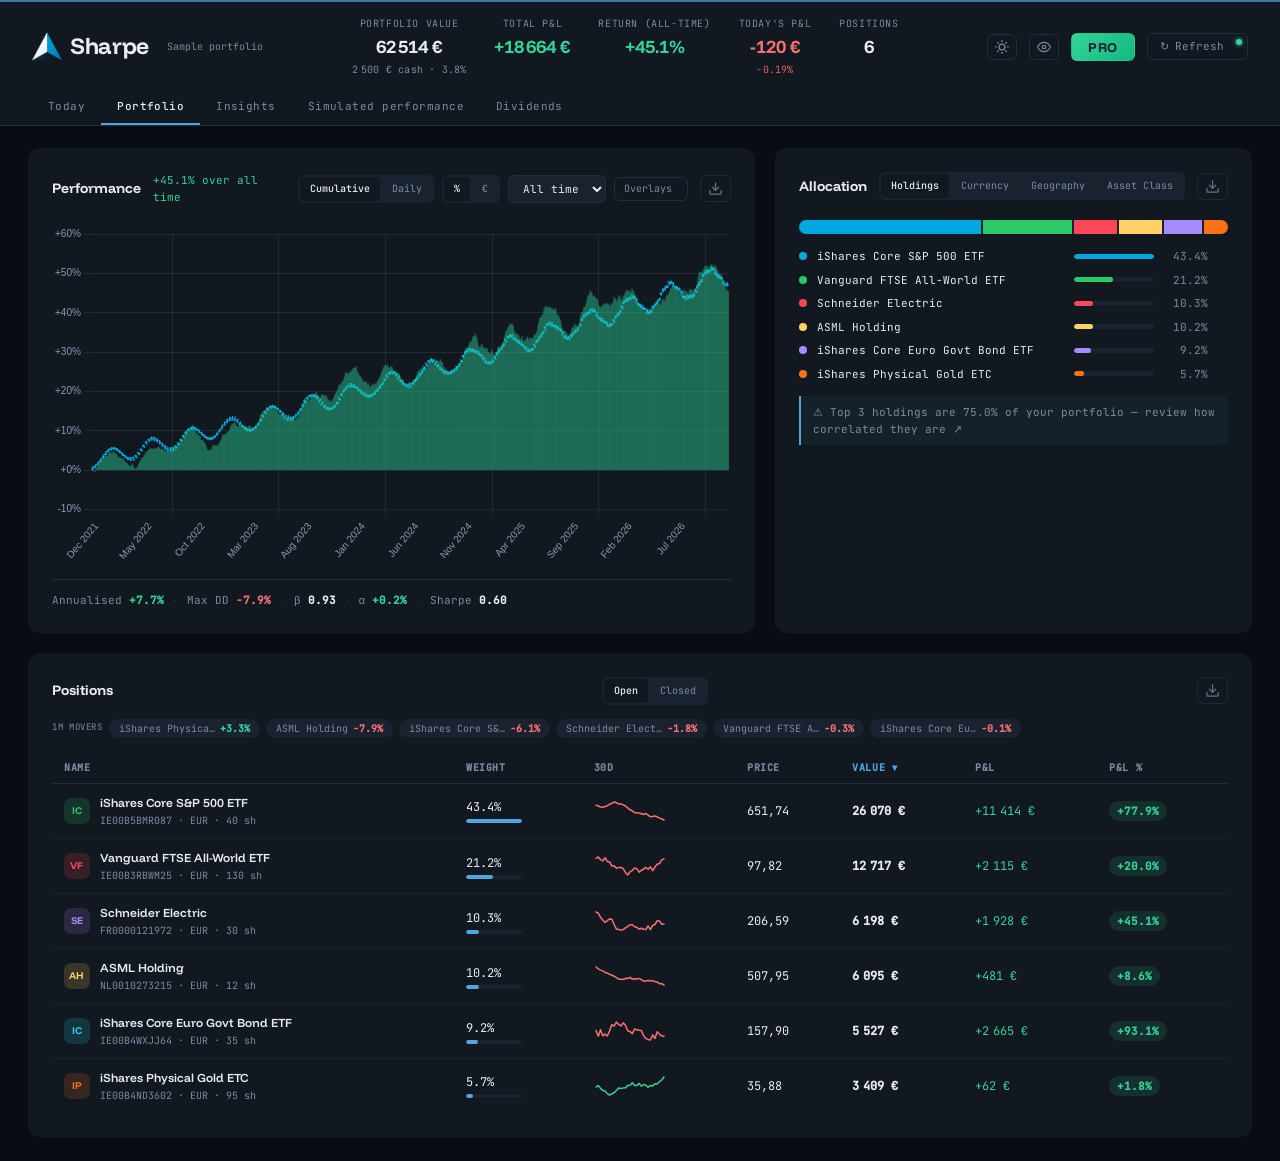
==== demo/index.html @ 2b01075a "Port the actual extension dashboard into website previews" ====
<!DOCTYPE html>
<html lang="en">
<head>
<meta name="robots" content="noindex,follow">
<meta name="viewport" content="width=device-width,initial-scale=1">
<meta http-equiv="Content-Security-Policy" content="default-src 'self'; script-src 'self'; style-src 'self' 'unsafe-inline'; img-src 'self' data:; font-src 'self'; connect-src 'none'; worker-src 'self'; base-uri 'none'; form-action 'none'">
<script src="sample-data.js"></script>
  <meta charset="UTF-8">
  <title>Sharpe — Dashboard</title>
  <script src="extension/chart.min.js"></script>
  <link rel="stylesheet" href="extension/dashboard.css">
  <script src="extension/theme-init.js"></script>
<link rel="stylesheet" href="embed.css"></head>
<body>
  <header class="header">
    <div class="header-row">
      <div class="logo">
        <img src="extension/icons/icon48.png" class="logo-img" alt="Sharpe">
        <span class="logo-text">Sharpe</span>
      </div>
      <div class="header-center" id="headerStats"></div>
      <div class="header-right">
        <button class="btn-icon" id="btnTheme" title="Toggle light/dark mode">
          <svg id="themeIcon" width="14" height="14" viewBox="0 0 24 24" fill="none" stroke="currentColor" stroke-width="2" stroke-linecap="round" stroke-linejoin="round">
            <circle cx="12" cy="12" r="5"/><line x1="12" y1="1" x2="12" y2="3"/><line x1="12" y1="21" x2="12" y2="23"/><line x1="4.22" y1="4.22" x2="5.64" y2="5.64"/><line x1="18.36" y1="18.36" x2="19.78" y2="19.78"/><line x1="1" y1="12" x2="3" y2="12"/><line x1="21" y1="12" x2="23" y2="12"/><line x1="4.22" y1="19.78" x2="5.64" y2="18.36"/><line x1="18.36" y1="5.64" x2="19.78" y2="4.22"/>
          </svg>
        </button>
        <button class="btn-icon" id="btnPrivacy" title="Hide sensitive figures">
          <svg width="14" height="14" viewBox="0 0 24 24" fill="none" stroke="currentColor" stroke-width="2" stroke-linecap="round" stroke-linejoin="round">
            <path d="M1 12s4-8 11-8 11 8 11 8-4 8-11 8-11-8-11-8z"/>
            <circle cx="12" cy="12" r="3"/>
          </svg>
        </button>
        <button class="btn-pro" id="btnPro" title="Sharpe Pro">PRO</button>
        <button class="btn-refresh" id="btnRefresh"><span class="refresh-glyph" aria-hidden="true">↻</span><span class="refresh-label" id="btnRefreshLabel">Refresh</span><div class="status-dot" id="statusDot"></div></button>
      </div>
    </div>
    <nav class="tab-bar" id="tabBar" style="display:none">
      <button class="tab-btn" data-tab="today">Today</button>
      <button class="tab-btn active" data-tab="portfolio">Portfolio</button>
      <button class="tab-btn" data-tab="insights">Insights</button>
      <button class="tab-btn" data-tab="simulation">Simulated performance</button>
      <button class="tab-btn" data-tab="watchlist">Watchlist</button>
      <button class="tab-btn" data-tab="dividends">Dividends</button>
      <button class="tab-btn" data-tab="tax">Tax Reporting</button>
    </nav>
  </header>

  <div class="loading-screen" id="loadingScreen">
    <div class="loading-spinner"></div>
    <p id="loadingText">Loading your portfolio data...</p>
    <div class="progress-bar-wrap"><div class="progress-bar" id="progressBar"></div></div>
    <p class="progress-label" id="progressLabel"></p>
  </div>

  <main class="main" id="mainContent" style="display:none">
    <div id="portfolioWarning" style="display:none" class="portfolio-warning">
      <span id="portfolioWarningText"></span>
      <button id="portfolioWarningBtn" class="banner-action-btn" type="button"></button>
    </div>

    <div id="reviewPrompt" style="display:none" class="review-prompt">
      <span class="review-prompt-text">Getting something out of Sharpe? A review helps other DEGIRO investors find it.</span>
      <a id="reviewPromptGo" class="btn btn--sm" href="https://chromewebstore.google.com/detail/sharpe-portfolio-analytic/jfkggpahncfpbeeiiadiblbifjnbdlfp/reviews" target="_blank" rel="noopener">Write a review</a>
      <button id="reviewPromptNo" class="btn btn--sm" type="button">No thanks</button>
    </div>

    <!-- ═══ Tab: Today ═══ -->
    <div class="tab-pane" id="tabToday">
      <div class="card card--full" id="todayStatsCard">
        <div class="card-header">
          <div class="card-title">Daily Stats</div>
          <div class="today-header-actions">
            <div class="today-status-inline" id="todayStatusInline"></div>
            <div class="today-date-picker-wrap">
              <button type="button" id="todayDateBtn" class="period-select today-date-btn" aria-haspopup="dialog" aria-expanded="false" title="Choose day"></button>
              <div id="todayDatePopover" class="today-date-popover" hidden role="dialog" aria-label="Select date">
                <div class="today-cal-head">
                  <button type="button" class="today-cal-nav" id="todayCalPrev" aria-label="Previous month">‹</button>
                  <div class="today-cal-title-row">
                    <span id="todayCalMonthLabel" class="today-cal-month"></span>
                    <select id="todayCalYearSelect" class="period-select today-cal-year-select" aria-label="Year"></select>
                  </div>
                  <button type="button" class="today-cal-nav" id="todayCalNext" aria-label="Next month">›</button>
                </div>
                <div class="today-cal-weekdays" aria-hidden="true">
                  <span>Su</span><span>Mo</span><span>Tu</span><span>We</span><span>Th</span><span>Fr</span><span>Sa</span>
                </div>
                <div id="todayCalGrid" class="today-cal-grid"></div>
              </div>
            </div>
            <button id="todayJumpNow" class="btn btn--sm" type="button" title="Jump to live today view">Today</button>
          </div>
        </div>
        <div id="todayStatsContent"></div>

        <div id="todayLivePanels" class="today-live-grid" hidden>
          <section class="today-live-panel" aria-labelledby="todayPulseTitle">
            <div class="today-live-head"><h3 id="todayPulseTitle">Portfolio Pulse</h3><span class="today-live-status" id="todayLiveStatus" role="status">Connecting…</span></div>
            <div class="today-live-summary"><span id="todayLiveTotal" class="today-live-total sensitive">—</span><span class="today-live-caption">Since refresh · EUR</span></div>
            <div class="today-live-chart"><canvas id="todayLiveChart" class="sensitive" role="img" aria-label="Portfolio change at each two-second reading; green gains and red losses"></canvas><p id="todayLiveEmpty" class="today-live-empty">Keep DEGIRO's portfolio open and logged in to follow updates.</p></div>
          </section>
          <section class="today-live-panel" aria-labelledby="todayContributorsTitle">
            <div class="today-live-head"><h3 id="todayContributorsTitle">What's moving your day</h3><button type="button" class="btn btn--sm" id="todayLivePause" aria-pressed="false">Pause</button></div>
            <p class="today-live-caption">Largest day contributions · EUR · select a holding</p>
            <div id="todayLiveContributors" class="today-live-contributors"></div>
            <p id="todayLiveContributorsEmpty" class="today-live-empty-inline">Waiting for a complete portfolio observation.</p>
            <div class="today-live-event sensitive" id="todayLiveEvent">Changes will appear here as DEGIRO updates.</div>
          </section>
        </div>
      </div>

      <!-- One dataset, one card. Table / Waterfall / Heatmap are three
           projections of the same `items` array, so they are view modes
           rather than three stacked cards. -->
      <div class="card card--full" id="todayMoversCard">
        <div class="card-header">
          <div class="card-title">Today's Movers</div>
          <div class="today-total" id="todayTotal"></div>
          <div class="seg" id="todayViewToggle">
            <button class="seg-btn active" type="button" data-view="table">Table</button>
            <button class="seg-btn" type="button" data-view="waterfall">Waterfall</button>
            <button class="seg-btn" type="button" data-view="heatmap">Heatmap</button>
          </div>
          <select id="heatmapGroupBy" class="select" style="display:none" title="Group the heatmap">
            <option value="none">No grouping</option>
            <option value="assetclass">Asset Type</option>
            <option value="geography">Geography</option>
          </select>
        </div>
        <div id="todayViewBody">
          <div id="todayTableContent" class="today-view" data-view="table">
            <div class="table-scroll">
              <table class="positions-table" id="todayTable" style="display:none">
                <thead><tr>
                  <th data-col="name">Name</th>
                  <th data-col="price" class="num">Price</th>
                  <th data-col="dayPct" class="num">Day %</th>
                  <th data-col="dayEur" class="num">Day €</th>
                  <th data-col="weight" class="num">Weight</th>
                  <th data-col="contrib" class="num">Contrib.</th>
                  <th data-col="totalPl" class="num">Total P&L</th>
                  <th data-col="totalPlPct" class="num">Total %</th>
                </tr></thead>
                <tbody id="todayBody"></tbody>
              </table>
            </div>
          </div>
          <div id="todayWaterfallView" class="today-view" data-view="waterfall" style="display:none">
            <div class="chart-wrap" style="height:300px">
              <canvas id="todayWaterfallChart"></canvas>
            </div>
          </div>
          <div id="todayHeatmapView" class="today-view" data-view="heatmap" style="display:none">
            <div id="sectorHeatmapContent"></div>
          </div>
        </div>
      </div>
    </div>

    <!-- ═══ Tab: Portfolio ═══ -->
    <div class="tab-pane active" id="tabPortfolio">
      <div class="grid-top">
        <!-- One performance story. "Cumulative" is the TWR line, "Daily" is the
             per-day bar chart that used to live in its own Recent Activity card
             below — same question, so one chart with two modes and one period. -->
        <div class="card card--wide">
          <div class="card-header">
            <div class="card-title">Performance</div>
            <div class="card-subtitle" id="perfSubtitle"></div>
            <div class="perf-controls">
              <div class="alloc-toggle" id="perfModeToggle">
                <button class="toggle-btn active" type="button" data-perfmode="cum">Cumulative</button>
                <button class="toggle-btn" type="button" data-perfmode="daily">Daily</button>
              </div>
              <div class="alloc-toggle" id="perfToggle">
                <button class="toggle-btn active" type="button" data-mode="pct" title="Show return in %">%</button>
                <button class="toggle-btn" type="button" data-mode="eur" title="Show value in €">€</button>
              </div>
              <select id="periodSelect" class="period-select" title="Chart window"></select>
              <div class="bm-dropdown-wrap" id="bmDropdownWrap">
                <button class="btn btn--sm" id="bmDropdownBtn" type="button" title="Benchmarks and trade markers">
                  Overlays
                  <svg viewBox="0 0 10 6" fill="currentColor"><path d="M0 0l5 6 5-6z"/></svg>
                </button>
                <div class="bm-dropdown-menu" id="bmDropdownMenu">
                  <div class="bm-dropdown-item active" data-benchmark="sp500">
                    <span class="bm-check"></span>
                    <span class="bm-swatch" style="background:var(--bm-sp500)"></span>
                    S&amp;P 500
                  </div>
                  <div class="bm-dropdown-item" data-benchmark="eurostoxx">
                    <span class="bm-check"></span>
                    <span class="bm-swatch" style="background:var(--bm-eurostoxx)"></span>
                    STOXX Europe 600
                  </div>
                  <div class="bm-dropdown-item" data-benchmark="nasdaq">
                    <span class="bm-check"></span>
                    <span class="bm-swatch" style="background:var(--bm-nasdaq)"></span>
                    Nasdaq 100
                  </div>
                  <div class="bm-dropdown-sep"></div>
                  <div class="bm-dropdown-item" data-overlay="trades">
                    <span class="bm-check"></span>
                    ⇅ Trade markers
                  </div>
                </div>
              </div>
            </div>
          </div>
          <div class="chart-wrap perf-chart-wrap">
            <canvas id="performanceChart"></canvas>
            <button id="btnResetZoom" class="btn btn--sm chart-reset" type="button" style="display:none" title="Reset to selected period">✕ Reset zoom</button>
          </div>
          <div class="perf-footline" id="perfFootline"></div>
        </div>
        <div class="card">
          <div class="card-header"><div class="card-title">Allocation</div></div>
          <div class="alloc-viz" id="allocationChart">
            <div class="alloc-stackbar" id="allocStackBar"></div>
            <div class="alloc-drill-head" id="allocDrillHead" style="display:none"></div>
            <div class="alloc-rows" id="allocationLegend"></div>
            <div class="alloc-callout" id="allocCallout" style="display:none"></div>
          </div>
        </div>
      </div>

      <div class="card card--full">
        <div class="card-header">
          <div class="card-title">Positions</div>
          <div class="alloc-toggle" id="positionsTabToggle">
            <button class="toggle-btn active" data-tab="open">Open</button>
            <button class="toggle-btn" data-tab="closed">Closed</button>
          </div>
        </div>
        <!-- Big Movers used to be six tiles on a card 567px above this table, and
             clicking one only ever scrolled you down to these rows. Same click,
             no journey. -->
        <div class="movers-chips" id="moversChips"></div>
        <table class="positions-table" id="positionsTable">
          <thead><tr>
            <th data-col="name">Name</th><th data-col="weight">Weight</th><th data-col="spark">30D</th><th data-col="price">Price</th><th data-col="value">Value</th><th data-col="pl">P&amp;L</th><th data-col="plpct">P&amp;L %</th>
          </tr></thead>
          <tbody id="positionsBody"></tbody>
        </table>
        <table class="positions-table" id="closedPositionsTable" style="display:none">
          <thead><tr>
            <th data-col="name">Name</th><th data-col="currency">Currency</th><th data-col="sold">Shares sold</th><th data-col="avgBuy">Avg buy</th><th data-col="avgSell">Avg sell</th><th data-col="pl">Realized P&amp;L</th><th data-col="plpct">P&amp;L %</th>
          </tr></thead>
          <tbody id="closedPositionsBody"></tbody>
        </table>
      </div>
    </div>

    <div class="tab-pane" id="tabSimulation">
      <div class="card sim-card" id="simulationCard">
        <div class="card-header"><div><div class="card-title">Simulated performance</div><p class="sim-intro">Explore how regular investing could change your portfolio over time.</p></div></div>
        <div id="simPreview" class="sim-preview" hidden>
          <p>Illustrative preview · not your portfolio</p>
          <svg viewBox="0 0 800 220" role="img" aria-label="Illustration of a widening range of simulated portfolio values"><path d="M0 205 Q400 180 800 25 L800 155 Q400 205 0 205" fill="currentColor" opacity=".12"/><path d="M0 205 Q400 185 800 90" fill="none" stroke="currentColor" stroke-width="3"/></svg>
        </div>
        <div id="simWorkspace" hidden>
          <div class="sim-layout">
            <aside class="sim-inputs" aria-label="Investment plan">
              <div class="sim-start-label">Starting portfolio</div><div id="simStarting" class="sim-start sensitive">—</div><p id="simSync" class="sim-caption"></p>
              <label class="sim-label" for="simAmount">Recurring budget (€)</label><input id="simAmount" class="sim-input sensitive" type="number" min="0" step="0.01" value="0" inputmode="decimal">
              <label class="sim-label" for="simEvery">Invest every N months</label><input id="simEvery" class="sim-input" type="number" min="1" max="360" step="1" value="1" inputmode="numeric">
              <div id="simPresets" class="sim-presets" aria-label="Contribution frequency presets"><button type="button" data-months="1" aria-pressed="true">Monthly</button><button type="button" data-months="3" aria-pressed="false">Quarterly</button><button type="button" data-months="12" aria-pressed="false">Annually</button></div>
              <div class="sim-allocation-head"><span>Split new contributions</span><span id="simAllocationTotal">100%</span></div>
              <div class="sim-allocation-actions">
                <button id="simClearAllocation" class="btn btn--sm" type="button">Clear all</button>
                <button id="simPortfolioAllocation" class="btn btn--sm" type="button" title="Match the latest synced holding values, excluding cash">Use portfolio split</button>
              </div>
              <div id="simAllocations"></div>
              <p class="sim-caption">Unselected holdings stay invested. New money follows this split; existing holdings are not rebalanced.</p>
              <button id="simRun" class="btn sim-run" type="button">Run simulation</button>
              <p id="simStatus" class="sim-status" role="status" aria-live="polite"></p>
              <button id="simRetry" class="btn btn--sm" type="button" hidden>Retry history</button>
            </aside>
            <section class="sim-output" aria-label="Simulation results">
              <div class="sim-result-head"><div><span class="sim-caption">Portfolio value · EUR</span><h3 id="simResultTitle">Your possible paths</h3></div><label class="sim-horizon-label" for="simHorizon">Horizon<select id="simHorizon" class="sim-input"><option value="1">1 year</option><option value="3">3 years</option><option value="5">5 years</option><option value="10" selected>10 years</option><option value="20">20 years</option><option value="30">30 years</option></select></label></div>
              <p id="simStale" class="sim-stale" role="status" hidden>Results are outdated. Run again to apply your changes.</p>
              <div class="sim-chart-wrap"><canvas id="simChart" class="sensitive" role="img" aria-label="Simulated portfolio value, percentile range, and starting value plus contributions"></canvas><div id="simEmpty" class="sim-empty">Set your contribution plan, then run a simulation.</div></div>
              <div class="sim-legend"><span><i class="sim-legend-median"></i>Median</span><span><i class="sim-legend-band"></i>10th–90th percentiles</span><span><i class="sim-legend-baseline"></i>Starting value + contributions</span></div>
              <p class="sim-caption">The shaded range describes these simulations, not a guaranteed probability range. Future outcomes can fall outside it.</p>
              <div class="sim-table-wrap" id="simTableWrap" hidden><table class="positions-table sim-table"><caption>Outcomes from the same simulation run</caption><thead><tr><th>Years</th><th>Added contributions</th><th>Median final value</th><th>Median gain</th><th>10th–90th percentiles</th></tr></thead><tbody id="simResults"></tbody></table></div>
              <p id="simRunSummary" class="sim-caption"></p>
            </section>
          </div>
          <details class="sim-assumptions" id="simAssumptions"><summary>Assumptions &amp; history coverage</summary>
            <p>2,000 historical simulations sample shared three-month circular blocks across your holdings. Existing cash stays at zero growth. Each scheduled contribution is invested after that month's return; the first occurs after N months. Investment amounts may be fractional.</p>
            <p>Exchange rates stay constant. Dividends, taxes, fees, and inflation are not added separately. Inputs are provider price returns; their adjustment treatment is not verified. Extrapolating recent history over decades is a substantial assumption, not a forecast or investment recommendation.</p>
            <p>At least 36 consecutive shared completed months are required, from up to five years of price history. A proxy replaces a holding's entire return history, never its starting value. Choose proxies explicitly and review their suitability.</p>
            <p id="simCoverageSummary" class="sim-caption"></p><div id="simCoverage" class="sim-coverage"></div>
          </details>
        </div>
      </div>
    </div>

    <!-- ═══ Tab: Insights ═══ -->
    <div class="tab-pane" id="tabInsights">
      <!-- Pulse and the stat tiles used to be two cards restating each other.
           One card now: the figures, then only the observations that no tile
           already carries. -->
      <div class="card card--full" id="pulseCard">
        <div class="card-header">
          <div class="card-title">Portfolio Pulse</div>
          <div class="card-subtitle">Your all-time figures, and what stands out in them · not advice</div>
        </div>
        <div id="moreInfoContent" class="more-info-content">
          <div class="more-info-grid" id="moreInfoGrid">
            <!-- Populated by JS -->
          </div>
          <div id="moreInfoChartWrap" class="more-info-chart-wrap" style="display:none">
            <canvas id="moreInfoChart"></canvas>
          </div>
          <div class="more-info-note" id="moreInfoNote"></div>
        </div>
        <div id="pulseList" class="pulse-list"></div>
      </div>

      <div class="card card--full insight-collapsible collapsed" id="portfolioGradeCard">
        <div class="card-header insight-head" role="button" tabindex="0" aria-expanded="false">
          <div class="card-title">Rate My Portfolio</div>
          <div class="insight-summary" id="gradeSummary">5 quick questions · rate your portfolio against your goals</div>
          <span class="insight-chevron" aria-hidden="true">▸</span>
        </div>
        <div class="insight-collapsible-body">
          <div id="gradeContent">
            <!-- Survey phase -->
            <div id="gradeSurvey" class="grade-survey">
              <p class="grade-survey-intro">Answer 5 quick questions so we can evaluate your portfolio against your goals. Everything stays on your machine.</p>
              <div class="grade-sliders">
                <div class="grade-slider-row">
                  <div class="grade-slider-header">
                    <span class="grade-slider-label">Risk Tolerance</span>
                    <span class="grade-slider-value" id="sliderValRisk">5</span>
                  </div>
                  <div class="grade-slider-anchors"><span>Conservative</span><span>Aggressive</span></div>
                  <input type="range" min="1" max="10" value="5" class="grade-range" id="sliderRisk">
                  <div class="grade-slider-desc" id="sliderDescRisk"></div>
                </div>
                <div class="grade-slider-row">
                  <div class="grade-slider-header">
                    <span class="grade-slider-label">Involvement</span>
                    <span class="grade-slider-value" id="sliderValInvolvement">5</span>
                  </div>
                  <div class="grade-slider-anchors"><span>Passive investor</span><span>Active day trader</span></div>
                  <input type="range" min="1" max="10" value="5" class="grade-range" id="sliderInvolvement">
                  <div class="grade-slider-desc" id="sliderDescInvolvement"></div>
                </div>
                <div class="grade-slider-row">
                  <div class="grade-slider-header">
                    <span class="grade-slider-label">Investment Goal</span>
                    <span class="grade-slider-value" id="sliderValGoal">5</span>
                  </div>
                  <div class="grade-slider-anchors"><span>Steady income</span><span>Long-term wealth</span></div>
                  <input type="range" min="1" max="10" value="5" class="grade-range" id="sliderGoal">
                  <div class="grade-slider-desc" id="sliderDescGoal"></div>
                </div>
                <div class="grade-slider-row">
                  <div class="grade-slider-header">
                    <span class="grade-slider-label">Time Horizon</span>
                    <span class="grade-slider-value" id="sliderValHorizon">5</span>
                  </div>
                  <div class="grade-slider-anchors"><span>1–2 years</span><span>20+ years</span></div>
                  <input type="range" min="1" max="10" value="5" class="grade-range" id="sliderHorizon">
                  <div class="grade-slider-desc" id="sliderDescHorizon"></div>
                </div>
                <div class="grade-slider-row">
                  <div class="grade-slider-header">
                    <span class="grade-slider-label">Complexity Preference</span>
                    <span class="grade-slider-value" id="sliderValComplexity">5</span>
                  </div>
                  <div class="grade-slider-anchors"><span>Keep it simple</span><span>Fine with complexity</span></div>
                  <input type="range" min="1" max="10" value="5" class="grade-range" id="sliderComplexity">
                  <div class="grade-slider-desc" id="sliderDescComplexity"></div>
                </div>
              </div>
              <button class="grade-submit-btn" id="btnGradeSubmit">Rate My Portfolio</button>
            </div>
            <!-- Results phase -->
            <div id="gradeResults" class="grade-results" style="display:none"></div>
          </div>
        </div>
      </div>

      <div class="card card--full insight-collapsible collapsed" id="correlationCard">
        <div class="card-header insight-head" role="button" tabindex="0" aria-expanded="false">
          <div class="card-title" id="corrInfoIcon">Correlation Matrix</div>
          <div class="insight-summary" id="correlationSubtitle">How closely your holdings move together</div>
          <span class="insight-chevron" aria-hidden="true">▸</span>
        </div>
        <div class="insight-collapsible-body">
          <div id="correlationContent">
            <div id="correlationHeatmap" class="correlation-wrap"></div>
          </div>
        </div>
      </div>

      <div class="card card--full insight-collapsible collapsed" id="stressTestCard">
        <div class="card-header insight-head" role="button" tabindex="0" aria-expanded="false">
          <div class="card-title">Risk Analysis</div>
          <div class="insight-summary" id="stressSummary">Value at Risk and scenario stress tests</div>
          <span class="insight-chevron" aria-hidden="true">▸</span>
        </div>
        <div class="insight-collapsible-body">
          <div id="stressTestContent">
            <div id="stressTestResults"></div>
          </div>
        </div>
      </div>
    </div>

    <!-- ═══ Tab: Watchlist ═══ -->
    <div class="tab-pane" id="tabWatchlist">
      <div id="watchlistEmpty" style="display:none"></div>
      <div class="card card--full" id="watchlistChartCard">
        <div class="card-header">
          <div class="card-title">Watchlist Performance</div>
          <div class="perf-controls">
            <select id="watchlistPeriod" class="period-select" title="Applies to the chart and the table below">
              <option value="1M">1M</option>
              <option value="6M">6M</option>
              <option value="YTD">YTD</option>
              <option value="1Y" selected>1Y</option>
              <option value="3Y">3Y</option>
              <option value="5Y">5Y</option>
            </select>
          </div>
        </div>
        <div id="wlChartReturn" class="wl-chart-return"></div>
        <div class="chart-wrap" style="height:300px">
          <canvas id="watchlistChart"></canvas>
        </div>
        <div id="wlVsPortfolioStats" class="wl-comparison-stats" style="display:none"></div>
      </div>
      <div class="card card--full" id="watchlistTableCard">
        <div class="card-header">
          <div>
            <div class="card-title">Favourites</div>
            <div class="card-subtitle" style="color:var(--muted);font-size:11px">Items you're watching on DEGIRO</div>
          </div>
        </div>
        <div id="watchlistContent">
          <div class="table-scroll">
            <table class="positions-table" id="watchlistTable" style="display:none">
              <thead><tr>
                <th data-col="name">Name</th>
                <th data-col="currency">Ccy</th>
                <th data-col="price" class="num">Price</th>
                <th data-col="ret" class="num">Return</th>
                <th data-col="vol" class="num">Volatility</th>
                <th data-col="corr" class="num">Corr.</th>
                <th data-col="signal" class="num"><span class="th-with-tip" data-tip="Based on SMA(50) vs SMA(200) crossover. Bullish = short-term trend above long-term. Bearish = below. Neutral = within 1%.">Signal</span></th>
              </tr></thead>
              <tbody id="watchlistBody"></tbody>
            </table>
          </div>
        </div>
      </div>
      <div class="card card--full" id="wlStockChartCard" style="display:none">
        <div class="card-header">
          <div class="card-title" id="wlStockTitle"></div>
          <button class="btn-icon" id="wlStockClose" title="Close">&times;</button>
        </div>
        <div class="chart-wrap" style="height:260px">
          <canvas id="wlStockChart"></canvas>
        </div>
      </div>
    </div>

    <!-- ═══ Tab: Dividends ═══ -->
    <div class="tab-pane" id="tabDividends">
      <div id="dividendsEmpty" style="display:none"></div>
      <div class="card card--full" id="divStatsCard">
        <div class="card-header">
          <div>
            <div class="card-title">Dividend Income</div>
            <div class="card-subtitle" style="color:var(--muted);font-size:11px">Gross payments received · before withholding tax</div>
          </div>
        </div>
        <div class="more-info-grid" id="divStatsGrid"></div>
      </div>
      <div class="card card--full" id="divChartCard">
        <div class="card-header">
          <div class="card-title">Monthly Dividends</div>
          <div class="card-subtitle">Last 12 months</div>
        </div>
        <div class="chart-wrap" style="height:220px"><canvas id="dividendChart"></canvas></div>
        <div id="divNextEstimate" class="div-next-estimate" style="display:none"></div>
      </div>
      <div class="card card--full" id="divHoldingsCard">
        <div class="card-header">
          <div class="card-title">Per-Holding Breakdown</div>
        </div>
        <div id="divHoldingsContent"></div>
      </div>
    </div>

    <!-- ═══ Tab: Tax Reporting ═══ -->
    <div class="tab-pane" id="tabTax">
      <div class="card card--full" id="taxReportCard">
        <div class="card-header">
          <div class="card-title">Tax Reporting</div>
          <div class="card-subtitle">Generate tax tables from your DEGIRO history</div>
        </div>
        <div id="taxReportContent"></div>
      </div>
    </div>

  </main>

  <footer class="dashboard-footer">
    <span>Not financial advice</span>
    <span> — </span>
    <span><a href="https://docs.google.com/forms/d/e/1FAIpQLSdX4zvs9scwN4faCd2bnE-F4jqeqhIQ5IuJD7EUlNlaMYXDqg/viewform?usp=publish-editor" class="footer-link">Feedback</a></span>
    <span> — </span>
    <span><a href="https://chromewebstore.google.com/detail/sharpe-portfolio-analytic/jfkggpahncfpbeeiiadiblbifjnbdlfp/reviews" class="footer-link" target="_blank" rel="noopener">Write a review</a></span>
  </footer>

  <script src="extension/utils.js"></script>
  <script src="extension/pro.js"></script>
  <script src="extension/dashboard.js"></script>
  <script src="extension/today-live-model.js"></script>
  <script src="extension/today-live.js"></script>
  <script src="extension/simulation-core.js"></script>
  <script src="extension/simulation.js"></script>
<script src="embed.js"></script></body>
</html>
---- demo/extension/dashboard.css ----
/* Local fonts — no external requests */
@font-face { font-family: 'Funnel Display'; font-style: normal; font-weight: 300 800; src: url('../fonts/funnel-display-latin-wght-normal.woff2') format('woff2'); }
@font-face { font-family: 'JetBrains Mono'; font-style: normal; font-weight: 300; src: url('../fonts/jetbrains-mono-latin-300-normal.woff2') format('woff2'); }
@font-face { font-family: 'JetBrains Mono'; font-style: normal; font-weight: 400; src: url('../fonts/jetbrains-mono-latin-400-normal.woff2') format('woff2'); }
@font-face { font-family: 'JetBrains Mono'; font-style: normal; font-weight: 500; src: url('../fonts/jetbrains-mono-latin-500-normal.woff2') format('woff2'); }

:root {
  /* Ground + text */
  --bg: #080D13; --bg2: #111820; --bg3: #1A2230; --border: #232E3C;
  --text: #E8ECF1; --muted: #7A8BA0; --dim: #2E3B4A;
  /* Interaction: exactly one accent. P&L semantics: exactly one pair.
     One warning hue. Gold is reserved for PRO and nothing else. */
  --accent: #4EA8DE; --green: #34D399; --red: #F87171; --warn: #F59E0B; --gold: #FFD700;
  /* PRO fills — one gradient, defined once, so the header button and every
     upgrade gate are the same gold. Deliberately NOT re-declared per theme:
     --gold resolves to a brown in the light theme, which is right for gold
     text on cream but wrong for a filled button. --pro-ink is the label. */
  --pro-grad: linear-gradient(135deg, #FFD700 0%, #FFA500 100%);
  --pro-grad-active: linear-gradient(135deg, #34D399 0%, #10B981 100%);
  --pro-ink: #1A1A2E;
  /* Benchmark hues are data colours — never used as chrome */
  --bm-sp500: #00A8E1; --bm-eurostoxx: #F5A623; --bm-nasdaq: #A855F7;
  --font-mono: 'JetBrains Mono', monospace; --font-display: 'Funnel Display', sans-serif;
  /* Radius scale — every surface picks one of these, no ad-hoc values */
  --r-xs: 4px; --r-sm: 6px; --r-md: 8px; --r-lg: 10px; --card-radius: 12px; --r-pill: 999px;
}
[data-theme="light"] {
  --bg: #F0EDE6; --bg2: #F7F5F0; --bg3: #E8E4DC; --border: #D1CDC4;
  --text: #111827; --muted: #6B7280; --dim: #D1CDC4;
  --accent: #2563EB; --green: #16A34A; --red: #DC2626; --warn: #B45309; --gold: #B7791F;
}
* { margin:0; padding:0; box-sizing:border-box; }
html, body { width:100%; min-height:100vh; }
body { background:var(--bg); color:var(--text); font-family:var(--font-mono); font-size:13px; line-height:1.5; }

/* ── Accent top-line ───────────────────────────────────────────────────────── */
body::before { content:''; display:block; height:2px; background:var(--accent); opacity:0.7; position:fixed; top:0; left:0; right:0; z-index:100; }


/* ── Control language ───────────────────────────────────────────────────────
   Four idioms, and only four. Every control on every card is one of these:
     .btn            secondary action   (+ .btn--sm, .btn--icon, .btn--inherit)
     .seg / .seg-btn segmented group    — mutually exclusive modes
     .select         native <select>    (+ .select--lg)
     .btn--primary   the one commit action on a card
   Legacy class names are aliased onto these recipes rather than restyled
   per card, so markup keeps working and the palette of parts stays fixed. */
.btn,
.btn-refresh, .btn-icon, .btn-export, .bm-dropdown-btn, .btn-insight-toggle,
.grade-retake, .tax-download-btn, .stress-card-collapse, .banner-action-btn,
.today-cal-nav {
  display:inline-flex; align-items:center; justify-content:center; gap:6px;
  background:none; border:1px solid var(--border); border-radius:var(--r-sm);
  color:var(--muted); font-family:var(--font-mono); font-size:11px; font-weight:400;
  line-height:1.4; padding:5px 12px; white-space:nowrap; cursor:pointer;
  transition:border-color 0.15s, color 0.15s, background 0.15s;
}
.btn:hover,
.btn-refresh:hover, .btn-icon:hover, .btn-export:hover, .bm-dropdown-btn:hover,
.btn-insight-toggle:hover, .grade-retake:hover, .tax-download-btn:hover,
.stress-card-collapse:hover, .today-cal-nav:hover {
  border-color:var(--accent); color:var(--accent);
}
.btn:focus-visible, .btn-icon:focus-visible, .btn-refresh:focus-visible,
.seg-btn:focus-visible, .toggle-btn:focus-visible, .select:focus-visible {
  outline:2px solid var(--accent); outline-offset:1px;
}
.btn.active, .btn-insight-toggle.active {
  border-color:var(--accent); color:var(--accent);
  background:color-mix(in srgb, var(--accent) 10%, transparent);
}
.btn:disabled, .btn-icon:disabled, .today-cal-nav:disabled { opacity:0.5; cursor:not-allowed; }
/* Size + shape modifiers — the only permitted deviations */
.btn--sm, .btn-export, .bm-dropdown-btn, .stress-card-collapse, .banner-action-btn {
  font-size:10px; padding:4px 9px;
}
.btn--icon, .btn-icon, .btn-export, .btn-insight-toggle, .today-cal-nav { padding:5px 7px; gap:0; }
.btn--inherit, .banner-action-btn { border-color:currentColor; color:inherit; }
.btn--inherit:hover, .banner-action-btn:hover { border-color:currentColor; color:inherit; opacity:0.75; }

/* Segmented group — one recipe for every mode switch in the app */
.seg, .alloc-toggle { display:inline-flex; gap:2px; background:var(--bg3); border-radius:var(--r-sm); padding:2px; }
.seg-btn, .toggle-btn {
  display:inline-flex; align-items:center; justify-content:center;
  background:none; border:none; border-radius:var(--r-xs);
  color:var(--muted); font-family:var(--font-mono); font-size:10px; line-height:1;
  height:24px; padding:0 10px; white-space:nowrap; cursor:pointer;
  transition:background 0.15s, color 0.15s;
}
.seg-btn:hover, .toggle-btn:hover { color:var(--text); }
.seg-btn.active, .toggle-btn.active { background:var(--bg2); color:var(--text); font-weight:500; }

/* One select recipe (.select--lg is the form-field size used on the Tax tab) */
.select, .period-select, .tax-select {
  background:var(--bg3); border:1px solid var(--border); border-radius:var(--r-sm);
  color:var(--text); font-family:var(--font-mono); font-size:11px;
  padding:5px 10px; cursor:pointer; transition:border-color 0.15s, box-shadow 0.15s;
}
.select:hover, .period-select:hover, .tax-select:hover { border-color:var(--accent); }
.select:focus, .period-select:focus, .tax-select:focus {
  outline:none; border-color:var(--accent);
  box-shadow:0 0 0 2px color-mix(in srgb, var(--accent) 18%, transparent);
}
.select--lg, .tax-select {
  font-size:12px; padding:8px 28px 8px 12px; min-width:180px;
  appearance:none; -webkit-appearance:none;
}

/* One primary. Solid accent, never a gradient. */
.btn--primary, .grade-submit-btn, .tax-generate-btn {
  display:inline-flex; align-items:center; justify-content:center;
  background:var(--accent); color:var(--bg); border:none; border-radius:var(--r-sm);
  font-family:var(--font-display); font-weight:700; font-size:13px;
  padding:10px 24px; cursor:pointer; letter-spacing:0.02em; transition:filter 0.15s;
}
.btn--primary:hover, .grade-submit-btn:hover, .tax-generate-btn:hover { filter:brightness(1.12); }
.btn--primary:disabled, .tax-generate-btn:disabled { opacity:0.5; cursor:not-allowed; filter:none; }

.header { display:flex; flex-direction:column; border-bottom:1px solid var(--border); background:var(--bg2); position:sticky; top:2px; z-index:10; }
.header-row { display:flex; align-items:center; justify-content:space-between; padding:14px 32px; }

/* ── Tab bar ────────────────────────────────────────────────────────────────── */
.tab-bar { display:flex; gap:0; padding:0 32px; }
.tab-btn { background:none; border:none; border-bottom:2px solid transparent; color:var(--muted); font-family:var(--font-mono); font-size:11px; padding:8px 16px 10px; cursor:pointer; transition:all 0.15s; letter-spacing:0.04em; }
.tab-btn:hover { color:var(--text); }
.tab-btn.active { color:var(--text); font-weight:500; border-bottom-color:var(--accent); }

/* ── Tab panes ──────────────────────────────────────────────────────────────── */
.tab-pane { display:none; flex-direction:column; gap:20px; }
.tab-pane.active { display:flex; }

/* ── Insight collapsible cards ────────────────────────────────────────────────
   One chevron idiom, whole header row is the target, and a collapsed card is
   never a blank bar — it carries its own headline figure. */
.insight-collapsible .insight-collapsible-body { overflow:hidden; transition:max-height 0.3s ease, opacity 0.2s ease; }
.insight-collapsible.collapsed .insight-collapsible-body { max-height:0 !important; opacity:0; }
.insight-collapsible:not(.collapsed) .insight-collapsible-body { max-height:none; opacity:1; }
.insight-collapsible.collapsed .card-header { margin-bottom:0; }
.insight-head { cursor:pointer; user-select:none; border-radius:var(--r-sm); transition:color 0.15s; }
.insight-head:focus-visible { outline:2px solid var(--accent); outline-offset:4px; }
.insight-summary { flex:1; min-width:0; font-family:var(--font-mono); font-size:11px; color:var(--muted); white-space:nowrap; overflow:hidden; text-overflow:ellipsis; }
.insight-chevron { flex-shrink:0; color:var(--muted); font-size:11px; line-height:1; transition:transform 0.2s, color 0.15s; }
.insight-head:hover .insight-chevron, .insight-head:hover .insight-summary { color:var(--text); }
.insight-collapsible:not(.collapsed) .insight-chevron { transform:rotate(90deg); }
.logo { display:flex; align-items:center; gap:8px; }
.logo-img { width:30px; height:30px; object-fit:contain; display:block; }
.logo-text { font-family:var(--font-display); font-weight:700; font-size:23px; letter-spacing:-0.015em; }
.header-center { display:flex; gap:28px; }
.stat { text-align:center; }
.stat-label { font-size:10px; color:var(--muted); text-transform:uppercase; letter-spacing:0.06em; }
.stat-value { font-family:var(--font-display); font-size:18px; font-weight:700; margin-top:2px; }
.positive { color:var(--green); }
.negative { color:var(--red); }
.header-right { display:flex; align-items:center; gap:12px; }

.perf-controls { display:flex; align-items:center; justify-content:flex-end; gap:8px; flex-wrap:wrap; }
#performanceChart { cursor: crosshair; }
/* Overlays menu — benchmarks + trade markers, on the chart they affect */
.bm-dropdown-wrap { position:relative; }
.bm-dropdown-btn svg { width:8px; height:8px; transition:transform 0.15s; }
.bm-dropdown-wrap.open .bm-dropdown-btn svg { transform:rotate(180deg); }
.bm-dropdown-menu { display:none; position:absolute; top:calc(100% + 4px); right:0; background:var(--bg2); border:1px solid var(--border); border-radius:6px; padding:4px 0; min-width:160px; z-index:20; box-shadow:0 4px 12px rgba(0,0,0,0.4); }
.bm-dropdown-wrap.open .bm-dropdown-menu { display:block; }
.bm-dropdown-item { display:flex; align-items:center; gap:8px; padding:6px 12px; cursor:pointer; transition:background 0.1s; font-size:10px; color:var(--muted); white-space:nowrap; }
.bm-dropdown-item:hover { background:var(--bg3); }
.bm-dropdown-item .bm-check { width:14px; height:14px; border:1px solid var(--border); border-radius:3px; display:flex; align-items:center; justify-content:center; flex-shrink:0; transition:all 0.15s; }
.bm-dropdown-item.active .bm-check { border-color:currentColor; background:currentColor; }
.bm-dropdown-item.active .bm-check::after { content:'✓'; font-size:9px; color:var(--bg); }
.bm-dropdown-item .bm-swatch { width:16px; height:2px; flex-shrink:0; }
.bm-dropdown-sep { height:1px; background:var(--border); margin:4px 0; }
.bm-dropdown-item[data-benchmark="sp500"] { color:var(--bm-sp500); }
.bm-dropdown-item[data-benchmark="eurostoxx"] { color:var(--bm-eurostoxx); }
.bm-dropdown-item[data-benchmark="nasdaq"] { color:var(--bm-nasdaq); }
.btn-refresh { position:relative; padding-right:16px; }
.refresh-glyph { line-height:1; }
/* Reserve the wider label's width so the header does not shift on 'Syncing…' */
.refresh-label { display:inline-block; min-width:56px; text-align:left; }

/* Freshness light on the Refresh button: green = fresh, red = stale, pulsing = syncing */
.status-dot { width:6px; height:6px; border-radius:50%; background:var(--dim); position:absolute; top:5px; right:5px; transition:background 0.3s, box-shadow 0.3s; }
.status-dot.fresh { background:var(--green); box-shadow:0 0 4px var(--green); }
.status-dot.stale { background:var(--red); box-shadow:0 0 4px var(--red); }
.status-dot.loading { background:var(--accent); animation:pulse 1s ease-in-out infinite; }
@keyframes pulse { 0%,100%{opacity:1} 50%{opacity:0.3} }

/* ── Skeleton shimmer for late-loading widgets ────────────────────────────── */
.skeleton { position:relative; overflow:hidden; background:var(--bg3); border-radius:8px; min-height:80px; }
.skeleton > * { visibility:hidden; }
@media (prefers-reduced-motion: no-preference) {
  .skeleton::after { content:''; position:absolute; inset:0; background:linear-gradient(90deg, transparent, color-mix(in srgb, var(--text) 6%, transparent), transparent); animation:shimmer 1.4s infinite; }
  @keyframes shimmer { from { transform:translateX(-100%); } to { transform:translateX(100%); } }
}
@keyframes spin { from{transform:rotate(0deg)} to{transform:rotate(360deg)} }

/* ── Refreshing state ───────────────────────────────────────────────────────
   A sync takes seconds and does not blank the screen, so the old cue was a 6px
   dot no one was looking at. Three signals now, all driven by body.is-refreshing:
   the accent hairline becomes an indeterminate bar, the Refresh button says what
   it is doing, and a shimmer sweeps the cards whose numbers are about to change
   while the figures themselves sit back at reduced opacity. Content stays
   readable throughout — this is "these figures are being replaced", not "there
   is nothing here yet" (that is .skeleton, above). */
body.is-refreshing .btn-refresh { border-color:var(--accent); color:var(--accent); cursor:progress; }
/* :disabled must not grey out the one control that is reporting progress */
.btn-refresh:disabled { opacity:1; cursor:progress; }

/* The data recedes while it is being replaced. Static, not pulsing: a sync can
   run 20s+ and a blinking chart reads as broken rather than busy. Card headers
   and their controls keep full contrast — they still work. */
body.is-refreshing #headerStats .stat-value,
body.is-refreshing #headerStats .stat-sub,
body.is-refreshing .tab-pane.active .chart-wrap,
body.is-refreshing .tab-pane.active .positions-table tbody,
body.is-refreshing .tab-pane.active .perf-footline,
body.is-refreshing .tab-pane.active .alloc-viz,
body.is-refreshing .tab-pane.active .stat-value {
  opacity:0.55;
}
#headerStats .stat-value, #headerStats .stat-sub,
.tab-pane .chart-wrap, .positions-table tbody, .perf-footline, .alloc-viz, .stat-value {
  transition:opacity 0.25s ease;
}

@media (prefers-reduced-motion: no-preference) {
  /* The 2px accent hairline under the window chrome becomes the progress bar */
  body.is-refreshing::before {
    background:linear-gradient(90deg, transparent 0%, var(--accent) 45%, var(--accent) 55%, transparent 100%);
    background-size:45% 100%;
    background-repeat:no-repeat;
    opacity:1;
    animation:refresh-bar 1.15s ease-in-out infinite;
  }
  @keyframes refresh-bar { from { background-position:-45% 0; } to { background-position:145% 0; } }

  body.is-refreshing .refresh-glyph { display:inline-block; animation:spin 0.9s linear infinite; }

  /* Shimmer sweep across the data surfaces. Painted as a background layer on the
     element itself rather than an ::after overlay, so nothing needs a stacking
     context and no absolutely-positioned child (chart reset, dropdown menus)
     moves a pixel. */
  body.is-refreshing #headerStats,
  body.is-refreshing .tab-pane.active .card {
    background-image:linear-gradient(
      100deg,
      transparent 0%,
      color-mix(in srgb, var(--text) 8%, transparent) 45%,
      color-mix(in srgb, var(--text) 8%, transparent) 55%,
      transparent 100%);
    background-size:220% 100%;
    background-repeat:no-repeat;
    border-radius:var(--card-radius);
    animation:refresh-sweep 1.5s linear infinite;
  }
  @keyframes refresh-sweep { from { background-position:-120% 0; } to { background-position:220% 0; } }
}

.loading-screen { display:flex; flex-direction:column; align-items:center; justify-content:center; min-height:60vh; gap:16px; }
.loading-spinner { width:40px; height:40px; border:2px solid var(--border); border-top-color:var(--accent); border-radius:50%; animation:spin 0.8s linear infinite; }
/* Error state: the sync failed and there is nothing cached to fall back on.
   The spinner and progress bar go — a spinner that never stops reads as a hang,
   not as a message — leaving the reason and the warning hue. */
.loading-screen--error .loading-spinner,
.loading-screen--error .progress-bar-wrap,
.loading-screen--error .progress-label { display:none; }
.loading-screen--error #loadingText { color:var(--warn); max-width:46ch; text-align:center; }

/* Cards hidden behind the "no positions" zero state. A class, not inline styles,
   so one classList.remove puts the whole dashboard back. */
#mainContent.zero-state .card { display:none; }

.main { padding:24px 28px; display:flex; flex-direction:column; gap:20px; }

.grid-top { display:grid; grid-template-columns:2fr 1fr; gap:20px; }
.card { background:var(--bg2); border:none; border-radius:12px; padding:24px; }
.card-header { margin-bottom:20px; display:flex; align-items:center; justify-content:space-between; gap:12px; }
.card-title { font-family:var(--font-display); font-size:14px; font-weight:700; }
.card-subtitle { font-size:11px; color:var(--muted); flex:1; }
.card-subtitle.positive { color:var(--green); }
.card-subtitle.negative { color:var(--red); }

.chart-wrap { height:340px; position:relative; }

/* ── Allocation card: segmented bar + ranked rows + drill-down ─────────────── */
.alloc-viz { display:flex; flex-direction:column; gap:14px; }
.alloc-stackbar { display:flex; height:14px; border-radius:7px; overflow:hidden; gap:2px; background:var(--bg3); }
.alloc-seg { display:block; height:100%; min-width:3px; transition:width 0.3s ease; }
.alloc-rows { display:flex; flex-direction:column; gap:7px; max-height:300px; overflow-y:auto; }
.alloc-row { display:grid; grid-template-columns:8px 1fr 80px 44px 10px; align-items:center; gap:10px; font-size:11px; }
.alloc-row-name { color:var(--text); white-space:nowrap; overflow:hidden; text-overflow:ellipsis; }
.alloc-row-bar-wrap { height:5px; background:var(--bg3); border-radius:3px; overflow:hidden; }
.alloc-row-bar { display:block; height:100%; border-radius:3px; }
.alloc-row-pct { color:var(--muted); text-align:right; font-family:var(--font-mono); }
.alloc-row-chev { color:var(--dim); text-align:right; }
.alloc-row--drillable { cursor:pointer; }
.alloc-row--drillable:hover .alloc-row-name { color:var(--accent); }
.alloc-row--drillable:hover .alloc-row-chev { color:var(--accent); }
.alloc-drill-head { display:flex; align-items:center; gap:10px; }
.alloc-drill-title { font-family:var(--font-display); font-weight:700; font-size:12px; }
.alloc-callout { border-left:2px solid var(--accent); padding:8px 12px; font-size:11px; color:var(--muted); cursor:pointer; background:color-mix(in srgb, var(--accent) 6%, transparent); border-radius:0 6px 6px 0; transition:color 0.15s; }
.alloc-callout:hover { color:var(--text); }
/* Performance metrics: one quiet line under the chart instead of five cards
   behind a lightbulb toggle, with a single info popover instead of four */
.perf-footline { display:flex; align-items:center; gap:8px; flex-wrap:wrap; font-family:var(--font-mono); font-size:11px; color:var(--muted); border-top:1px solid var(--border); margin-top:14px; padding-top:12px; }
.pf-item { white-space:nowrap; }
/* Colour key for the daily-mode benchmark figures — same 16×2 bar as the
   Overlays menu swatch, so the two read as the same legend. */
.pf-swatch { display:inline-block; width:16px; height:2px; vertical-align:middle; margin-right:5px; flex-shrink:0; }
.pf-item b { color:var(--text); font-weight:600; }
.pf-item b.positive { color:var(--green); }
.pf-item b.negative { color:var(--red); }
.pf-sep { color:var(--dim); }
.pf-note { font-style:italic; opacity:0.75; }
/* Each figure explains itself on hover */
.pf-item[data-tip] { cursor:help; transition:color 0.15s; }
.pf-item[data-tip]:hover { color:var(--text); }
/* Reset-zoom lives inside the plot, and only while a zoom is active */
.chart-reset { position:absolute; top:6px; right:8px; z-index:4; background:color-mix(in srgb, var(--bg2) 88%, transparent); }
.legend-dot { width:8px; height:8px; border-radius:50%; flex-shrink:0; }
.positions-table { width:100%; border-collapse:collapse; font-size:12px; }
.positions-table th { text-align:left; color:var(--muted); font-size:10px; text-transform:uppercase; letter-spacing:0.06em; padding:8px 12px; border-bottom:1px solid var(--border); }
.positions-table td { padding:10px 12px; border-bottom:1px solid var(--bg3); }
.positions-table tr:last-child td { border-bottom:none; }
.positions-table tr:hover td { background:var(--bg3); }
.td-name { font-family:var(--font-display); font-weight:600; }
.td-currency { color:var(--muted); }
.td-value { font-weight:600; }
.td-vol { font-size: 11px; letter-spacing: 0.02em; color: var(--muted); }

/* ── Positions table 2.0 ────────────────────────────────────────────────────── */
#positionsTabToggle { margin-left:auto; }
.pos-chip { width:26px; height:26px; border-radius:7px; display:inline-flex; align-items:center; justify-content:center; font-family:var(--font-display); font-weight:700; font-size:10px; letter-spacing:0.02em; margin-right:10px; flex-shrink:0; }
#positionsBody .td-name { display:flex; align-items:center; }
.pos-name-wrap { min-width:0; display:inline-block; }
.pos-name { display:block; white-space:nowrap; overflow:hidden; text-overflow:ellipsis; }
.pos-sub { display:block; font-size:10px; font-weight:400; color:var(--muted); font-family:var(--font-mono); margin-top:1px; white-space:nowrap; overflow:hidden; text-overflow:ellipsis; }
.td-weight { white-space:nowrap; }
.weight-pct { display:block; font-size:12px; }
.weight-bar-wrap { display:block; width:56px; height:4px; background:var(--bg3); border-radius:2px; margin-top:3px; overflow:hidden; }
.weight-bar { display:block; height:100%; border-radius:2px; background:var(--accent); }
.td-spark .pos-spark { display:block; }
.spark-none { color:var(--dim); }
.pl-pill { display:inline-block; padding:2px 8px; border-radius:999px; font-weight:600; font-size:11px; }
.pl-pill.positive { color:var(--green); background:color-mix(in srgb, var(--green) 12%, transparent); }
.pl-pill.negative { color:var(--red); background:color-mix(in srgb, var(--red) 12%, transparent); }

/* Expanded row + in-place detail row */
tr.pos-row--expanded td { background:var(--bg3); }
tr.pos-row--expanded td:first-child { box-shadow:inset 3px 0 0 var(--accent); }
.pos-detail-row > td { padding:0; }
/* Detail rows are not hoverable rows — beat .positions-table tr:hover td */
.positions-table tr.pos-detail-row td, .positions-table tr.pos-detail-row:hover td { background:transparent; cursor:default; }
.pos-detail { position:relative; padding:18px 20px; background:var(--bg2); border-bottom:1px solid var(--border); }
/* Dismiss control, pinned top-right of the expanded row */
.pos-detail-close { position:absolute; top:10px; right:12px; z-index:2; width:24px; height:24px; display:flex; align-items:center; justify-content:center; background:none; border:none; border-radius:5px; color:var(--muted); font-size:18px; line-height:1; cursor:pointer; transition:color 0.15s, background 0.15s; }
.pos-detail-close:hover { color:var(--text); background:var(--bg3); }
.pos-detail-close:focus-visible { outline:2px solid var(--accent); outline-offset:1px; }
/* Keep the stat grid clear of the close button */
.pos-detail-grid { display:grid; grid-template-columns:repeat(auto-fit, minmax(130px, 1fr)); gap:14px; margin-bottom:14px; padding-right:28px; }
.pos-detail-label { font-size:9px; text-transform:uppercase; letter-spacing:0.08em; color:var(--muted); margin-bottom:4px; }
.pos-detail-value { font-family:var(--font-display); font-size:16px; font-weight:700; }
.pos-detail-actions { display:flex; gap:8px; margin-bottom:12px; }
.pos-detail-chart { height:220px; position:relative; margin-top:8px; }

/* CSV export button */
.btn-export { flex-shrink: 0; margin-left: auto; opacity: 0.8; }
.btn-export:hover { opacity: 1; }
.btn-export svg { display: block; }
.btn-export--locked { opacity: 0.45; }
.btn-export--locked:hover { opacity: 1; color: var(--gold); border-color: var(--gold); }

::-webkit-scrollbar { width:4px; } ::-webkit-scrollbar-track { background:var(--bg); } ::-webkit-scrollbar-thumb { background:var(--border); border-radius:2px; }


/* Movers, as chips on the card they link into */
.movers-chips { display:flex; align-items:center; gap:6px; flex-wrap:wrap; min-width:0; margin:-6px 0 14px; }
.movers-chips:empty { display:none; }
.movers-chips-label { font-size:9px; text-transform:uppercase; letter-spacing:0.07em; color:var(--muted); flex-shrink:0; }
.mover-chip { display:inline-flex; align-items:center; gap:5px; background:var(--bg3); border:none; border-radius:var(--r-pill); padding:3px 10px; font-family:var(--font-mono); font-size:10px; color:var(--muted); cursor:pointer; white-space:nowrap; transition:background 0.15s, color 0.15s; }
.mover-chip:hover { background:var(--border); color:var(--text); }
.mover-chip b { font-weight:600; }

.progress-bar-wrap { width:260px; height:4px; background:var(--border); border-radius:2px; margin:12px auto 6px; overflow:hidden; }
.progress-bar { height:100%; width:0%; background:var(--accent); border-radius:2px; transition:width 0.3s ease; }
.progress-label { font-size:11px; color:var(--muted); font-family:var(--font-mono); margin:0; text-align:center; }

.stat[data-chartmode]:hover { background: color-mix(in srgb, var(--bg3) 40%, transparent); border-radius: 6px; }
.stat[data-chartmode]:hover .stat-label::after { content: ' ↗'; opacity: 0.5; }
#statPositions:hover { background: color-mix(in srgb, var(--bg3) 40%, transparent); border-radius: 6px; }
#statPositions:hover .stat-label::after { content: ' ↻'; opacity: 0.5; }


/* Secondary line under a header stat (cash %, daily %) — always visible */
.stat-sub { font-family: var(--font-mono); font-size: 10px; color: var(--muted); margin-top: 2px; letter-spacing: 0.02em; }
.stat-sub.positive { color: var(--green); opacity: 0.85; }
.stat-sub.negative { color: var(--red); opacity: 0.85; }

/* Sortable positions table headers */
#positionsTable thead th,
#watchlistTable thead th { cursor: pointer; user-select: none; white-space: nowrap; }
#positionsTable thead th:hover,
#watchlistTable thead th:hover { color: var(--text); }
#positionsTable thead th.sort-active,
#watchlistTable thead th.sort-active { color: var(--accent); }

/* Privacy mode — eye button + sensitive value masking */
.btn-icon.active { border-color: var(--muted); color: var(--muted); opacity: 0.5; }
.btn-icon.active svg { opacity: 0.5; }

/* Sensitive values: blurred by default in privacy mode, revealed on hover of their parent */
body.privacy-mode .sensitive {
  filter: blur(6px);
  user-select: none;
  transition: filter 0.2s;
}
body.privacy-mode .stat:hover .sensitive,
body.privacy-mode tr:hover .sensitive {
  filter: blur(0);
}

/* TWR stat — tooltip handled via JS floating div to escape sticky stacking context */
.stat--twr { position: relative; cursor: default; }
.perf-chart-wrap { position: relative; }

/* ── More Info / Portfolio Insights card ──────────────────────── */
/* Lives inside the Pulse card now — the card supplies the padding */
.more-info-content { padding: 0; }
.more-info-grid {
  display: grid;
  grid-template-columns: repeat(auto-fit, minmax(200px, 1fr));
  gap: 12px;
}
.more-info-stat {
  background: var(--bg3);
  border: none;
  border-radius: 10px;
  padding: 14px 16px;
}
.more-info-stat-label {
  font-size: 10px;
  text-transform: uppercase;
  letter-spacing: 0.08em;
  color: var(--muted);
  margin-bottom: 8px;
}
.more-info-stat-value {
  font-family: var(--font-display);
  font-size: 20px;
  font-weight: 700;
}
.more-info-stat-sub {
  font-size: 10px;
  color: var(--muted);
  margin-top: 4px;
}
.more-info-note {
  font-size: 10px;
  color: var(--muted);
  margin-top: 14px;
  line-height: 1.6;
  opacity: 0.7;
}

/* ── More info stat custom tooltip ────────────────────────────── */
.more-info-stat--tip {
  position: relative;
  cursor: default;
}

/* ── Clickable insight stats with chart expand ──────────────────── */
.more-info-stat--clickable { cursor: pointer; transition: border-color 0.2s, background 0.2s; }
.more-info-stat--clickable:hover { border-color: var(--accent); }
.more-info-stat--clickable .more-info-stat-label::after { content: ' ▸'; font-size: 9px; opacity: 0.5; }
.more-info-stat--active { border-color: var(--accent); background: color-mix(in srgb, var(--accent) 6%, transparent); }
.more-info-stat--active .more-info-stat-label::after { content: ' ▾'; font-size: 9px; opacity: 0.8; }

.more-info-chart-wrap { height: 220px; padding: 12px 0 4px; }

/* ── Footer ─────────────────────────────────────────────────────── */
.dashboard-footer {
  text-align: center;
  padding: 12px 28px;
  color: var(--dim);
  font-size: 10px;
  border-top: none;
  margin-top: 0;
  height: 40px;
  display: flex;
  align-items: center;
  justify-content: center;
  gap: 16px;
}
.footer-link {
  color: var(--muted);
  text-decoration: underline;
  text-underline-offset: 2px;
  transition: color 0.15s;
}
.footer-link:hover { color: var(--text); }

.portfolio-warning { display:flex; align-items:center; gap:12px; background: color-mix(in srgb, var(--warn) 12%, var(--bg2)); border: 1px solid color-mix(in srgb, var(--warn) 45%, transparent); border-radius: var(--r-md); color: var(--warn); font-size: 11px; padding: 8px 16px; line-height: 1.5; margin-bottom: 4px; }
.banner-action-btn { margin-left:auto; flex-shrink:0; }

/* Review ask — same banner geometry as the staleness warning, accent instead
   of warn: this is an invitation, not a problem. Shown once, then retired. */
.review-prompt { display:flex; align-items:center; gap:12px; background: color-mix(in srgb, var(--accent) 8%, var(--bg2)); border: 1px solid color-mix(in srgb, var(--accent) 32%, transparent); border-radius: var(--r-md); color: var(--text); font-size: 11px; padding: 8px 16px; line-height: 1.5; margin-bottom: 4px; }
.review-prompt-text { flex:1; }
.review-prompt .btn { flex-shrink:0; text-decoration:none; }

/* ── Portfolio Pulse ─────────────────────────────────────────────── */
.pulse-list { display:flex; flex-direction:column; gap:10px; margin-top:16px; }
.pulse-row { display:flex; align-items:flex-start; gap:12px; background:var(--bg3); border-radius:8px; padding:12px 14px; }
.pulse-stripe { width:3px; align-self:stretch; border-radius:2px; flex-shrink:0; background:var(--border); }
.pulse-row--warn .pulse-stripe { background:var(--warn); }
.pulse-row--info .pulse-stripe { background:var(--accent); }
.pulse-row--good .pulse-stripe { background:var(--green); }
.pulse-text { flex:1; min-width:0; }
.pulse-title { font-family:var(--font-display); font-weight:700; font-size:13px; }
.pulse-body { color:var(--muted); font-size:11px; line-height:1.55; margin-top:2px; }
.pulse-action { background:none; border:none; color:var(--accent); font-family:var(--font-mono); font-size:11px; cursor:pointer; padding:0; margin-left:auto; white-space:nowrap; align-self:center; flex-shrink:0; }
.pulse-action:hover { text-decoration:underline; }

/* ── Dividends tab ──────────────────────────────────────────────── */
.div-next-estimate { border-top:1px solid var(--border); margin-top:14px; padding-top:12px; }
.div-next-head { font-size:10px; color:var(--muted); text-transform:uppercase; letter-spacing:0.06em; margin-bottom:8px; opacity:0.8; }
.div-next-row { display:flex; align-items:baseline; gap:10px; padding:5px 0; font-size:11px; border-bottom:1px solid var(--bg3); }
.div-next-row:last-child { border-bottom:none; }
.div-next-name { font-family:var(--font-display); font-weight:600; color:var(--text); flex:1; white-space:nowrap; overflow:hidden; text-overflow:ellipsis; }
.div-next-date { color:var(--muted); white-space:nowrap; font-family:var(--font-mono); }
.div-next-amt { font-weight:600; color:var(--green); white-space:nowrap; font-family:var(--font-mono); }

/* ── Correlation Matrix ─────────────────────────────────────────── */
.correlation-wrap { overflow-x: auto; padding: 8px 0 16px; }
/* Table stretches to fill the card; fixed layout so all N data columns share equal width */
.correlation-table { border-collapse: collapse; font-size: 10px; font-family: var(--font-mono); width: 100%; table-layout: fixed; }
/* Base header styles */
.correlation-table th { color: var(--muted); font-weight: 500; font-size: 9px; letter-spacing: 0.04em; padding: 0; }
/* Column header cells: -45° diagonal text — standard heatmap pattern, far more legible than vertical */
.correlation-table th.col-header-cell { padding: 0 2px; vertical-align: bottom; overflow: visible; }
.correlation-table .col-label-outer { position: relative; height: 110px; }
.correlation-table .col-label-text { position: absolute; bottom: 8px; left: 50%; transform: rotate(-45deg); transform-origin: 0% 100%; white-space: nowrap; font-size: 10px; font-weight: 600; color: var(--muted); letter-spacing: 0.02em; }
/* Row-label column: fixed width so data columns get all the remaining space */
.correlation-table th.row-label { text-align: right; vertical-align: middle; padding-right: 10px; width: 120px; min-width: 80px; white-space: nowrap; overflow: hidden; text-overflow: ellipsis; font-size: 10px; font-weight: 600; color: var(--muted); }
/* Data cells expand to fill their column */
.correlation-table td { height: 38px; text-align: center; font-size: 10px; font-weight: 600; border: 1px solid rgba(0,0,0,0.18); cursor: default; transition: opacity 0.15s; position: relative; }
.correlation-table td:hover { opacity: 0.82; outline: 2px solid var(--text); outline-offset: -2px; z-index: 1; }
.correlation-table td.corr-diag { opacity: 0.5; }
.floating-tip { position: fixed; z-index: 9999; display: none; max-width: 280px; padding: 10px 14px; background: var(--bg3); border: 1px solid var(--border); border-radius: 8px; white-space: normal; text-align: left; text-transform: none; letter-spacing: 0; font-family: var(--font-mono); font-size: 11px; font-weight: 400; line-height: 1.6; color: var(--muted); pointer-events: none; box-shadow: 0 6px 24px #00000088; }
[data-theme="light"] .floating-tip { box-shadow: 0 6px 24px rgba(0,0,0,0.18); }

.corr-tooltip { position: fixed; background: var(--bg3); border: 1px solid var(--border); border-radius: 6px; padding: 7px 10px; font-size: 11px; font-family: var(--font-mono); color: var(--text); pointer-events: none; z-index: 1000; white-space: nowrap; box-shadow: 0 4px 16px rgba(0,0,0,0.5); display: none; line-height: 1.6; }
/* Info tooltip for the title — wraps prose, wider than cell tooltips */
.corr-tooltip.corr-tooltip--info { white-space: normal; max-width: 300px; }
/* Make the card title the hover target; padding enlarges the hit area */
#corrInfoIcon { cursor: default; padding: 4px 6px; margin: -4px -6px; border-radius: 4px; transition: color 0.15s; }
#corrInfoIcon:hover { color: var(--text); }
/* WAC + PCA stat boxes: stretch so both match height */
.corr-stats-grid { display: grid; grid-template-columns: 1fr 1fr; gap: 12px; margin-top: 14px; align-items: stretch; }
/* Pair extremes rows inside WAC box: icon · value · names */
.corr-extreme-row { display: flex; align-items: baseline; gap: 8px; margin-top: 7px; font-family: var(--font-mono); }
.corr-extreme-icon { flex: 0 0 auto; font-size: 13px; color: var(--muted); opacity: 0.7; }
.corr-extreme-rho { flex: 0 0 auto; font-size: 16px; font-weight: 700; font-family: var(--font-display); }
.corr-extreme-names { flex: 1 1 0; font-size: 12px; color: var(--muted); white-space: nowrap; overflow: hidden; text-overflow: ellipsis; }
@media (max-width: 600px) { .corr-stats-grid { grid-template-columns: 1fr; } }
/* PCA loading bars */
.pca-loadings-header { font-size: 9px; color: var(--muted); text-transform: uppercase; letter-spacing: 0.06em; margin-top: 10px; margin-bottom: 4px; opacity: 0.7; }
/* Grid: name col = widest name across all rows (max-content), bar fills rest, value fixed */
.pca-loadings { display: grid; grid-template-columns: max-content 1fr 36px; column-gap: 8px; row-gap: 5px; align-items: center; }
/* display:contents makes children direct grid items — every bar snaps to the same column */
.pca-loading-row { display: contents; }
.pca-loading-name { white-space: nowrap; font-size: 10px; font-family: var(--font-mono); color: var(--muted); }
.pca-loading-bar-outer { height: 6px; background: var(--border); border-radius: 3px; overflow: hidden; }
.pca-loading-bar-inner { display: block; height: 100%; background: var(--muted); border-radius: 3px; }
.pca-loading-val { text-align: right; font-size: 9px; font-family: var(--font-mono); color: var(--muted); }

/* ── Portfolio Grade / Rate My Portfolio ───────────── */
.grade-survey { padding: 16px 20px 20px; }
.grade-survey-intro { font-size: 12px; color: var(--muted); line-height: 1.6; margin-bottom: 20px; }
.grade-sliders { display: flex; flex-direction: column; gap: 20px; }

.grade-slider-row { background: var(--bg3); border: none; border-radius: 10px; padding: 14px 18px 12px; }
.grade-slider-header { display: flex; justify-content: space-between; align-items: center; margin-bottom: 4px; }
.grade-slider-label { font-family: var(--font-display); font-size: 13px; font-weight: 600; color: var(--text); }
.grade-slider-value { font-family: var(--font-display); font-size: 18px; font-weight: 700; color: var(--accent); min-width: 28px; text-align: right; }
.grade-slider-anchors { display: flex; justify-content: space-between; font-size: 10px; color: var(--muted); margin-bottom: 8px; letter-spacing: 0.03em; }
.grade-slider-desc { font-size: 11px; color: var(--muted); margin-top: 6px; min-height: 16px; line-height: 1.5; }

.grade-range { -webkit-appearance: none; appearance: none; width: 100%; height: 6px; background: var(--border); border-radius: 3px; outline: none; cursor: pointer; }
.grade-range::-webkit-slider-thumb { -webkit-appearance: none; appearance: none; width: 18px; height: 18px; border-radius: 50%; background: var(--accent); border: 2px solid var(--bg2); cursor: pointer; transition: transform 0.15s; }
.grade-range::-webkit-slider-thumb:hover { transform: scale(1.2); }
.grade-range::-moz-range-thumb { width: 18px; height: 18px; border-radius: 50%; background: var(--accent); border: 2px solid var(--bg2); cursor: pointer; }
.grade-range::-webkit-slider-runnable-track { height: 6px; border-radius: 3px; }

.grade-submit-btn { display: flex; width: 100%; max-width: 320px; margin: 24px auto 0; }

/* Results */
.grade-results { padding: 20px; }

/* Top row: left narrative + right metrics */
.grade-top-row { display: flex; gap: 24px; margin-bottom: 24px; }
.grade-left-col { flex: 1; min-width: 0; }
.grade-letter-row { display: flex; align-items: flex-start; gap: 20px; margin-bottom: 16px; }
.grade-letter-wrap { flex-shrink: 0; text-align: center; }
.grade-letter { font-family: var(--font-display); font-size: 72px; font-weight: 800; line-height: 1; }
.grade-letter-label { font-size: 10px; color: var(--muted); text-transform: uppercase; letter-spacing: 0.08em; margin-top: 4px; }

.grade-text-col { flex: 1; min-width: 0; display: flex; flex-direction: column; gap: 0; }
.grade-narrative-section { font-size: 12px; color: var(--muted); line-height: 1.7; }
.grade-narrative-section strong { color: var(--text); font-weight: 600; }
.grade-improvements { margin-top: 12px; padding-top: 12px; border-top: 1px solid var(--border); }

/* Right column: key metric boxes — 4 columns × 2 rows */
.grade-metrics-col { flex-shrink: 0; display: grid; grid-template-columns: repeat(4, 1fr); gap: 8px; align-self: flex-start; width: 380px; }
.grade-metric-box { background: var(--bg3); border: none; border-radius: 8px; padding: 10px 8px; text-align: center; }
.grade-metric-value { font-family: var(--font-display); font-size: 16px; font-weight: 700; }
.grade-metric-label { font-size: 9px; text-transform: uppercase; letter-spacing: 0.06em; color: var(--muted); margin-top: 3px; }

/* Sub-grades */
.grade-subs { display: grid; grid-template-columns: repeat(auto-fit, minmax(180px, 1fr)); gap: 10px; margin-bottom: 20px; }
.grade-sub { background: var(--bg3); border: none; border-radius: 8px; padding: 12px 14px; position: relative; }
.grade-sub-name { font-size: 10px; text-transform: uppercase; letter-spacing: 0.06em; color: var(--muted); margin-bottom: 6px; }
.grade-sub-letter { font-family: var(--font-display); font-size: 24px; font-weight: 700; }
.grade-sub-bar { height: 4px; background: var(--border); border-radius: 2px; margin-top: 8px; overflow: hidden; }
.grade-sub-bar-inner { height: 100%; border-radius: 2px; transition: width 0.6s ease; }
.grade-sub-detail { font-size: 10px; color: var(--muted); margin-top: 6px; line-height: 1.5; }

.grade-retake { margin-top: 4px; }
.grade-reveal { text-align: center; padding: 20px 0 16px; }
.grade-teaser { font-size: 12px; color: var(--muted); line-height: 1.6; max-width: 420px; margin: 12px auto 0; }
.grade-gate-wrap { min-height: 200px; overflow: hidden; border-radius: 8px; }

/* Grade color helpers — smooth green → yellow → orange → red */
.grade-a-plus, .grade-a { color: #2ACA69; }
.grade-a-minus { color: #5CD87A; }
.grade-b-plus  { color: #8BE06A; }
.grade-b       { color: #B8E04A; }
.grade-b-minus { color: #D4D63A; }
.grade-c-plus  { color: #E8C832; }
.grade-c       { color: #FFB82E; }
.grade-c-minus { color: #F9972A; }
.grade-d-plus  { color: #F97316; }
.grade-d       { color: #F45D45; }
.grade-d-minus, .grade-f { color: #E05252; }

/* ── Stress Test ───────────────────────────────────── */
/* ── Value at Risk card ── */
.var-card { background: var(--bg3); border: none; border-radius: 8px; padding: 16px 20px; margin: 16px 20px 20px; }
.var-title-row { display: flex; align-items: baseline; gap: 12px; margin-bottom: 14px; }
.var-title { font-family: var(--font-display); font-size: 14px; font-weight: 700; color: var(--text); }
.var-subtitle { font-size: 10px; color: var(--muted); font-family: var(--font-mono); }
.var-controls { display: flex; gap: 20px; flex-wrap: wrap; margin-bottom: 16px; }
.var-toggle-group { display: flex; align-items: center; gap: 6px; }
.var-toggle-label { font-size: 10px; color: var(--muted); font-family: var(--font-mono); text-transform: uppercase; letter-spacing: 0.06em; margin-right: 4px; }
.var-result { display: flex; align-items: baseline; gap: 10px; margin-bottom: 6px; }
.var-result-pct { font-family: var(--font-display); font-size: 26px; font-weight: 800; color: var(--red); letter-spacing: -0.02em; }
.var-result-desc { font-size: 11px; color: var(--muted); line-height: 1.5; }

.stress-results { padding: 16px 20px 20px; }
.stress-heading { font-family: var(--font-display); font-size: 14px; font-weight: 700; color: var(--text); margin-bottom: 16px; }
.stress-section-title { font-size: 10px; text-transform: uppercase; letter-spacing: 0.08em; color: var(--muted); margin-bottom: 12px; font-family: var(--font-mono); }
.stress-section-title:not(:first-child) { margin-top: 24px; }

.stress-grid { display: grid; grid-template-columns: repeat(3, 1fr); gap: 12px; }
@media (max-width: 900px) { .stress-grid { grid-template-columns: 1fr 1fr; } }
@media (max-width: 600px) { .stress-grid { grid-template-columns: 1fr; } }

.stress-card { background: var(--bg3); border: none; border-radius: 10px; overflow: hidden; transition: background 0.2s; cursor: pointer; }
.stress-card:hover { background: var(--bg3); }
.stress-card.expanded { grid-column: 1 / -1; cursor: default; }
.stress-card.expanded:hover { border-color: var(--border); }

.stress-card-header { padding: 14px 16px 12px; }
.stress-card-title { font-family: var(--font-display); font-size: 13px; font-weight: 700; color: var(--text); display: flex; align-items: center; gap: 8px; }
.stress-badge { font-size: 9px; font-family: var(--font-mono); font-weight: 600; padding: 2px 6px; border-radius: 3px; letter-spacing: 0.04em; text-transform: uppercase; }
.stress-badge--historical { background: color-mix(in srgb, var(--accent) 14%, transparent); color: var(--accent); }
.stress-badge--hypothetical { background: color-mix(in srgb, var(--warn) 14%, transparent); color: var(--warn); }
.stress-card-period { font-size: 10px; color: var(--muted); margin-top: 3px; font-family: var(--font-mono); }

.stress-card-impact { padding: 0 16px 14px; display: flex; align-items: baseline; gap: 12px; }
.stress-impact-pct { font-family: var(--font-display); font-size: 28px; font-weight: 800; }
.stress-impact-eur { font-size: 12px; color: var(--muted); font-family: var(--font-mono); }

.stress-card-bar { height: 3px; background: var(--border); }
.stress-card-bar-inner { height: 100%; transition: width 0.6s ease; }

/* Expanded detail view */
.stress-detail { padding: 0 16px 16px; display: none; }
.stress-card.expanded .stress-detail { display: block; }

.stress-detail-section { margin-top: 14px; }
.stress-detail-label { font-size: 9px; text-transform: uppercase; letter-spacing: 0.08em; color: var(--muted); margin-bottom: 8px; font-family: var(--font-mono); }

.stress-positions { display: flex; flex-direction: column; gap: 6px; }
.stress-pos-row { display: flex; align-items: center; gap: 8px; font-size: 11px; font-family: var(--font-mono); }
.stress-pos-name { color: var(--text); white-space: nowrap; overflow: hidden; text-overflow: ellipsis; width: 180px; min-width: 180px; flex-shrink: 0; }
.stress-pos-pct { white-space: nowrap; font-weight: 600; flex-shrink: 0; }
.stress-pos-eur { white-space: nowrap; color: var(--muted); flex-shrink: 0; }
.stress-pos-source { white-space: nowrap; font-size: 9px; text-transform: uppercase; letter-spacing: 0.04em; flex-shrink: 0; }
.stress-pos-source--actual { color: var(--green); }
.stress-pos-source--estimated { color: var(--muted); }
.stress-pos-bar-wrap { width: 80px; height: 4px; background: var(--border); border-radius: 2px; overflow: hidden; flex-shrink: 0; }
.stress-pos-bar { height: 100%; border-radius: 2px; }

.stress-mitigations { display: flex; flex-direction: column; gap: 8px; }
.stress-mitigation { background: var(--bg2); border: 1px solid var(--border); border-radius: 8px; padding: 10px 14px; font-size: 11px; color: var(--muted); line-height: 1.6; }
.stress-mitigation--positive { border-color: color-mix(in srgb, var(--green) 50%, transparent); }
.stress-mitigation--negative { border-color: color-mix(in srgb, var(--red) 50%, transparent); }

.stress-card-collapse { display: none; margin: 0 16px 12px; }
.stress-card.expanded .stress-card-collapse { display: inline-flex; }

/* Impact color scale */
.stress-impact--mild { color: #E8C832; }
.stress-impact--moderate { color: #F97316; }
.stress-impact--severe { color: #F45D45; }
.stress-impact--extreme { color: #E05252; }
.stress-impact--positive { color: #2ACA69; }

/* ── Individual stock chart ─────────────────────── */
.stock-chart-meta { font-size: 12px; color: var(--muted); font-family: var(--font-mono); flex: 1; }
.stock-chart-blur-wrap { filter: blur(2px); pointer-events: none; user-select: none; }
.corr-blur-wrap { filter: blur(2px); pointer-events: none; user-select: none; overflow: hidden; }
.pro-placeholder-box { height: 260px; overflow: hidden; position: relative; }

/* ── Pro button (header) ────────────────────────── */
/* PRO inline badge (next to card titles) */
.pro-badge { display: inline-block; background: color-mix(in srgb, var(--gold) 12%, transparent); border: 1px solid color-mix(in srgb, var(--gold) 45%, transparent); color: var(--gold); font-family: var(--font-display); font-weight: 700; font-size: 9px; padding: 1px 5px; border-radius: var(--r-xs); margin-left: 8px; vertical-align: middle; letter-spacing: 0.06em; }

/* PRO button — the one filled control in the header, because it is the one
   control that sells something. Deliberately louder than the .btn chrome
   recipe next to it; the gradients are literal rather than tokenised so the
   gold reads as gold in the light theme too, where --gold resolves to a
   brown that all but disappears at 55% on the cream ground.
   Locked = gold (an invitation), active = the same shape in green (a status).
   Dark text on both: min contrast 6.7:1 across either gradient. */
.btn-pro { background: var(--pro-grad); border: 1px solid transparent; color: var(--pro-ink); font-family: var(--font-display); font-weight: 700; font-size: 13px; padding: 5px 16px; border-radius: var(--r-sm); cursor: pointer; letter-spacing: 0.04em; transition: filter 0.2s, box-shadow 0.2s; position: relative; overflow: hidden; z-index: 0; }
/* A specular highlight crosses the gold button once a minute — enough to catch
   the eye on a dashboard someone leaves open, not enough to nag. Only while
   locked: once PRO is active the button is a status and holds still.
   Animates transform only, so it stays on the compositor and never lays out.
   z-index -1 (against the button's own z-index:0 stacking context) puts the
   highlight above the gradient but *under* the label, so the text stays fully
   legible as the sweep crosses it. */
.btn-pro:not(.pro-active)::after {
  content: ''; position: absolute; top: -50%; bottom: -50%; left: 0; width: 40%; z-index: -1;
  background: linear-gradient(100deg, transparent 0%, rgba(255,255,255,0.6) 50%, transparent 100%);
  transform: translateX(-250%) skewX(-18deg);
  animation: proShimmer 60s linear infinite;
  pointer-events: none;
}
@keyframes proShimmer {
  0%, 0.6% { transform: translateX(-250%) skewX(-18deg); }
  3.1%     { transform: translateX(400%)  skewX(-18deg); }
  100%     { transform: translateX(400%)  skewX(-18deg); }
}
@media (prefers-reduced-motion: reduce) {
  .btn-pro:not(.pro-active)::after { animation: none; opacity: 0; }
}
.btn-pro:hover { filter: brightness(1.15); box-shadow: 0 2px 10px color-mix(in srgb, #FFA500 35%, transparent); }
.btn-pro.pro-active { background: var(--pro-grad-active); color: var(--pro-ink); }
.btn-pro.pro-active:hover { filter: brightness(1.12); box-shadow: 0 2px 10px color-mix(in srgb, #10B981 35%, transparent); }
.btn-pro:focus-visible { outline: 2px solid var(--accent); outline-offset: 2px; }

/* ── Pro overlay (locks features) ───────────────── */
.pro-overlay { position: absolute; inset: 0; z-index: 5; background: rgba(10, 17, 26, 0.88); backdrop-filter: blur(4px); display: flex; align-items: center; justify-content: center; border-radius: 10px; }
[data-theme="light"] .pro-overlay { background: rgba(240, 237, 230, 0.88); }
.pro-overlay-content { text-align: center; padding: 32px 24px; max-width: 360px; }
.pro-overlay-icon { margin-bottom: 12px; color: var(--gold); }
.pro-overlay-icon svg { width: 32px; height: 32px; stroke: var(--gold); }
.pro-overlay-title { font-family: var(--font-display); font-weight: 700; font-size: 16px; color: var(--text); margin-bottom: 6px; }
.pro-overlay-text { font-size: 12px; color: var(--muted); margin-bottom: 18px; line-height: 1.5; white-space: nowrap; }
.pro-overlay-btn { display: block; width: 100%; padding: 10px 0; border: none; border-radius: 6px; font-family: var(--font-display); font-weight: 600; font-size: 13px; cursor: pointer; transition: all 0.2s; margin-bottom: 8px; }
.pro-overlay-btn:first-of-type { background: var(--pro-grad); color: var(--pro-ink); }
.pro-overlay-btn:first-of-type:hover { filter: brightness(1.15); box-shadow: 0 2px 10px color-mix(in srgb, #FFA500 35%, transparent); }
.pro-overlay-btn--key { background: transparent; border: 1px solid var(--border); color: var(--muted); }
.pro-overlay-btn--key:hover { border-color: var(--accent); color: var(--accent); }

/* ── Pro license modal ──────────────────────────── */
.pro-modal-backdrop { position: fixed; inset: 0; z-index: 100; background: rgba(0,0,0,0.6); backdrop-filter: blur(4px); display: flex; align-items: center; justify-content: center; }
.pro-modal { background: var(--bg2); border: 1px solid var(--border); border-radius: 12px; width: 420px; max-width: 90vw; box-shadow: 0 20px 60px rgba(0,0,0,0.5); }
.pro-modal-header { display: flex; align-items: center; justify-content: space-between; padding: 16px 20px; border-bottom: 1px solid var(--border); }
.pro-modal-title { font-family: var(--font-display); font-weight: 700; font-size: 16px; color: var(--text); }
.pro-modal-close { background: none; border: none; color: var(--muted); font-size: 20px; cursor: pointer; padding: 0 4px; transition: color 0.2s; }
.pro-modal-close:hover { color: var(--text); }
.pro-modal-body { padding: 20px; }
.pro-modal-text { font-size: 12px; color: var(--muted); line-height: 1.6; margin-bottom: 14px; }
.pro-modal-input { width: 100%; padding: 10px 12px; background: var(--bg); border: 1px solid var(--border); border-radius: 6px; color: var(--text); font-family: var(--font-mono); font-size: 12px; outline: none; transition: border-color 0.2s; }
.pro-modal-input:focus { border-color: var(--accent); }
.pro-modal-msg { font-size: 11px; margin-top: 8px; min-height: 16px; }
.pro-modal-msg.error { color: var(--red); }
.pro-modal-msg.success { color: var(--green); }
.pro-modal-footer { display: flex; gap: 8px; justify-content: flex-end; padding: 14px 20px; border-top: 1px solid var(--border); }
.pro-modal-btn { padding: 8px 18px; border-radius: 6px; font-family: var(--font-display); font-weight: 600; font-size: 12px; cursor: pointer; transition: all 0.2s; border: none; }
.pro-modal-btn--secondary { background: var(--bg3); color: var(--muted); }
.pro-modal-btn--secondary:hover { color: var(--text); }
.pro-modal-btn--primary { background: var(--pro-grad); color: var(--pro-ink); }
.pro-modal-btn--primary:hover { filter: brightness(1.15); box-shadow: 0 2px 10px color-mix(in srgb, #FFA500 35%, transparent); }
.pro-modal-btn--primary:disabled { opacity: 0.6; cursor: not-allowed; }
/* ── Tax Report Interactive ───────────────────────────────────────────────── */

.tax-selector-row {
  display: flex;
  gap: 12px;
  align-items: flex-end;
  flex-wrap: wrap;
  padding: 0 24px;
  margin-bottom: 16px;
}

.tax-selector-group {
  display: flex;
  flex-direction: column;
  gap: 4px;
  position: relative;
}

.tax-selector-label {
  font-size: 10px;
  color: var(--muted);
  text-transform: uppercase;
  letter-spacing: 0.06em;
}
.tax-selector-group::after {
  content: '';
  position: absolute;
  right: 12px;
  bottom: 14px;
  width: 0; height: 0;
  border-left: 4px solid transparent;
  border-right: 4px solid transparent;
  border-top: 5px solid var(--muted);
  pointer-events: none;
}

.tax-select option {
  background: var(--bg2);
  color: var(--text);
}

.tax-info-box {
  background: var(--bg3);
  border-left: 3px solid var(--accent);
  border-radius: 0 8px 8px 0;
  padding: 12px 16px;
  font-size: 12px;
  color: var(--muted);
  line-height: 1.6;
  margin: 0 24px 16px;
}

.tax-generate-btn { margin: 0 24px 20px; }

.tax-summary-cards {
  display: flex;
  gap: 12px;
  flex-wrap: wrap;
  padding: 0 24px;
  margin-bottom: 20px;
}

.tax-summary-card {
  background: var(--bg3);
  border-left: 2px solid var(--accent);
  border-radius: 0 8px 8px 0;
  padding: 12px 16px;
  flex: 1;
  min-width: 150px;
}

.tax-summary-label {
  font-size: 9px;
  text-transform: uppercase;
  letter-spacing: 0.08em;
  color: var(--muted);
  margin-bottom: 4px;
}

.tax-summary-value {
  font-family: var(--font-display);
  font-size: 18px;
  font-weight: 700;
  color: var(--text);
}

.tax-preview-wrap {
  padding: 0 24px;
}

.tax-preview-wrap .positions-table {
  margin-bottom: 0;
}

.tax-download-row {
  display: flex;
  justify-content: flex-end;
  padding: 16px 24px 0;
}

.tax-download-btn { padding: 8px 16px; }

.tax-disclaimer {
  font-size: 10px;
  color: var(--muted);
  padding: 12px 24px 20px;
  opacity: 0.6;
  line-height: 1.6;
}

.tax-persistent-disclaimer {
  font-size: 10px;
  color: var(--muted);
  padding: 0 24px 16px;
  opacity: 0.5;
  line-height: 1.5;
  border-top: 1px solid var(--border);
  padding-top: 12px;
  margin-top: 4px;
}

.tax-empty-state {
  text-align: center;
  padding: 40px 24px;
  color: var(--muted);
  font-size: 13px;
}

.tax-form-ref {
  display: inline-block;
  font-size: 9px;
  font-weight: 700;
  color: var(--accent);
  background: color-mix(in srgb, var(--accent) 8%, transparent);
  border: 1px solid color-mix(in srgb, var(--accent) 22%, transparent);
  border-radius: 3px;
  padding: 1px 5px;
  margin-left: 4px;
  vertical-align: middle;
  letter-spacing: 0.02em;
}

.tax-section-header {
  font-size: 12px;
  font-weight: 700;
  color: var(--text);
  padding: 16px 24px 4px;
  letter-spacing: -0.01em;
  border-top: 1px solid var(--border);
  margin-top: 8px;
}

.tax-section-subtitle {
  font-size: 10px;
  color: var(--muted);
  padding: 0 24px 8px;
  line-height: 1.4;
}

.tax-notes {
  padding: 12px 24px 4px;
  border-top: 1px solid var(--border);
  margin-top: 4px;
}

.tax-note {
  font-size: 10px;
  color: var(--muted);
  line-height: 1.5;
  margin: 0 0 6px;
  padding-left: 10px;
  border-left: 2px solid var(--border);
}

.tax-total-row td {
  font-weight: 700;
  border-top: 2px solid var(--border);
}

.tax-blur-wrap {
  filter: blur(4px);
  pointer-events: none;
  user-select: none;
  padding-bottom: 24px;
}

/* ── Stress test 6-month projection chart ─────────────────────────────────── */
.stress-chart-section { margin-top: 4px; }
.stress-chart-wrap {
  height: 320px;
  position: relative;
  background: color-mix(in srgb, var(--bg) 60%, transparent);
  border: 1px solid var(--border);
  border-radius: 8px;
  padding: 8px 6px 6px;
  margin-top: 6px;
  overflow: hidden;
}

/* ── Pro status modal ─────────────────────────────────────────────────── */
.pro-status-grid { display: flex; flex-direction: column; gap: 10px; padding: 4px 0; }
.pro-status-row { display: flex; align-items: baseline; justify-content: space-between; gap: 12px; }
.pro-status-label { font-size: 11px; color: var(--muted); text-transform: uppercase; letter-spacing: 0.06em; flex-shrink: 0; }
.pro-status-val { font-family: var(--font-display); font-size: 13px; font-weight: 600; text-align: right; }
.pro-status-active { color: var(--green); }

/* ── Today tab ──────────────────────────────────────────────────────── */
.today-header-actions {
  display: flex;
  align-items: center;
  gap: 12px;
  margin-left: auto;
  flex-wrap: wrap;
  justify-content: flex-end;
}
.today-status-inline {
  display: flex; align-items: center; gap: 10px;
  font-size: 10px; color: var(--muted); white-space: nowrap;
}
.today-date-picker-wrap {
  position: relative;
}
.today-date-btn {
  min-width: 0;
  max-width: 200px;
  text-align: left;
  padding-right: 22px;
  background-image: linear-gradient(45deg, transparent 50%, var(--muted) 50%), linear-gradient(135deg, var(--muted) 50%, transparent 50%);
  background-position: calc(100% - 14px) 50%, calc(100% - 9px) 50%;
  background-size: 5px 5px, 5px 5px;
  background-repeat: no-repeat;
}
.today-date-btn:disabled {
  opacity: 0.55;
  cursor: not-allowed;
}
.today-date-popover {
  position: absolute;
  top: calc(100% + 6px);
  right: 0;
  z-index: 200;
  min-width: 232px;
  padding: 10px;
  background: var(--bg2);
  border: 1px solid var(--border);
  border-radius: 8px;
  box-shadow: 0 8px 24px rgba(0, 0, 0, 0.45);
}
.today-cal-head {
  display: flex;
  align-items: center;
  justify-content: space-between;
  gap: 8px;
  margin-bottom: 8px;
}
.today-cal-title-row {
  flex: 1;
  display: flex;
  align-items: center;
  justify-content: center;
  gap: 8px;
  flex-wrap: wrap;
  min-width: 0;
}
.today-cal-month {
  font-size: 12px;
  font-weight: 600;
  color: var(--text);
  text-align: center;
}
.today-cal-year-select {
  min-width: 72px;
  padding: 3px 8px;
  font-size: 11px;
  cursor: pointer;
}
.today-cal-nav { flex-shrink: 0; width: 28px; height: 28px; padding: 0; font-size: 16px; line-height: 1; }
.today-cal-weekdays {
  display: grid;
  grid-template-columns: repeat(7, 1fr);
  gap: 2px;
  margin-bottom: 4px;
  font-size: 9px;
  font-weight: 600;
  color: var(--dim);
  text-transform: uppercase;
  letter-spacing: 0.04em;
  text-align: center;
}
.today-cal-grid {
  display: grid;
  grid-template-columns: repeat(7, 1fr);
  gap: 2px;
}
.today-cal-cell--pad {
  aspect-ratio: 1;
  min-height: 28px;
}
.today-cal-day {
  aspect-ratio: 1;
  min-height: 28px;
  min-width: 0;
  padding: 0;
  border: 1px solid transparent;
  border-radius: 4px;
  background: var(--bg3);
  color: var(--text);
  font-family: var(--font-mono);
  font-size: 10px;
  cursor: pointer;
}
.today-cal-day:hover:not(:disabled) {
  border-color: var(--accent);
  color: var(--accent);
}
.today-cal-day.is-selected {
  background: color-mix(in srgb, var(--accent) 22%, transparent);
  border-color: var(--accent);
  color: var(--accent);
  font-weight: 700;
}
.today-cal-day:disabled {
  background: transparent;
  color: var(--dim);
  opacity: 0.35;
  cursor: default;
}
.today-status-inline .today-market-dot { display: inline-block; width: 6px; height: 6px; border-radius: 50%; margin-right: 4px; vertical-align: middle; }
.today-status-inline .today-market-dot.open { background: var(--green); box-shadow: 0 0 5px var(--green); }
.today-status-inline .today-market-dot.closed { background: var(--muted); }
.today-status-inline .today-sep { color: var(--dim); }

/* Day total — the one number the tab is about, promoted into the header
   slot the old restating subtitles were using */
.today-total { display: flex; align-items: baseline; gap: 8px; margin-right: auto; }
.today-total-label { font-size: 10px; color: var(--muted); text-transform: uppercase; letter-spacing: 0.06em; }
.today-total-value { font-family: var(--font-display); font-size: 16px; font-weight: 700; }
.today-total-pct { font-family: var(--font-mono); font-size: 11px; opacity: 0.8; }
.today-view { min-width: 0; }

#todayTable thead th { cursor: pointer; user-select: none; white-space: nowrap; }
#todayTable thead th:hover { color: var(--text); }
#todayTable thead th.sort-active { color: var(--accent); }

.today-stats-grid {
  display: grid; grid-template-columns: repeat(auto-fit, minmax(140px, 1fr));
  gap: 16px; padding: 16px 20px;
}
.today-stats-item { display: flex; flex-direction: column; gap: 2px; }
.today-stats-item .ts-label { font-size: 10px; color: var(--muted); text-transform: uppercase; letter-spacing: 0.05em; }
.today-stats-item .ts-value { font-family: var(--font-display); font-size: 18px; font-weight: 700; }
.today-stats-item .ts-detail { font-size: 11px; color: var(--muted); }

/* ── Watchlist tab ───────────────────────────────────────────────────── */
#watchlistEmpty {
  text-align: center;
  padding: 48px 24px;
  color: var(--muted);
}
#watchlistEmpty .wl-empty-icon { font-size: 32px; margin-bottom: 12px; }
#watchlistEmpty .wl-empty-title { font-size: 16px; font-weight: 600; color: var(--text); margin-bottom: 6px; }
#watchlistEmpty .wl-empty-desc { font-size: 12px; line-height: 1.6; }
#watchlistTable .wl-star { color: var(--accent); margin-right: 6px; font-size: 10px; }
#watchlistTable td.positive { color: var(--green); }
#watchlistTable td.negative { color: var(--red); }
.wl-chart-return { padding: 4px 20px 8px; font-family: var(--font-display); }
.wl-chart-return .wl-ret-value { font-size: 28px; font-weight: 700; }
.wl-chart-return .wl-ret-label { font-size: 11px; color: var(--muted); margin-left: 8px; }

/* ── Portfolio Heatmap (treemap) ──────────────────────────────────────── */
.shm-container { padding: 0; overflow: hidden; }
.shm-block {
  position: absolute;
  display: flex; flex-direction: column; align-items: center; justify-content: center;
  padding: 2px; margin: 0; border-radius: 0; font: inherit; overflow: hidden; cursor: pointer;
  border: 1px solid var(--bg2);
  transition: filter 0.15s;
}
.shm-block:hover { filter: brightness(1.3); z-index: 2; }
.shm-block:focus-visible { outline: 2px solid var(--accent); outline-offset: -3px; z-index: 2; }
.shb-name {
  font-size: 9px; color: var(--text); white-space: nowrap; overflow: hidden;
  text-overflow: ellipsis; max-width: 100%; line-height: 1.2; text-align: center;
}
.shb-pct { font-size: 12px; font-weight: 700; color: #fff; white-space: nowrap; text-shadow: 0 1px 3px rgba(0,0,0,0.5); }
[data-theme="light"] .shb-pct { color: #111827; text-shadow: none; }
.shm-group-label {
  position: absolute; display: flex; align-items: center; height: 16px;
  padding: 0 5px; font-size: 9px; font-weight: 600;
  color: var(--text); text-transform: uppercase; letter-spacing: 0.04em;
  background: color-mix(in srgb, var(--bg) 75%, transparent);
  white-space: nowrap; overflow: hidden; z-index: 4;
  pointer-events: none;
}
.shm-group-border {
  position: absolute; border: 1.5px solid var(--bg); border-radius: 1px;
  pointer-events: none; z-index: 3;
}
.shm-tooltip {
  position: absolute; display: none; z-index: 9999;
  background: var(--bg2); border: 1px solid var(--border); border-radius: 6px;
  padding: 8px 10px; font-size: 11px; color: var(--text); line-height: 1.5;
  box-shadow: 0 4px 12px rgba(0,0,0,0.5); pointer-events: none;
  white-space: nowrap;
}

/* ── Watchlist vs Portfolio Comparison ────────────────────────────────── */
.wl-comparison-stats {
  display: flex; gap: 24px; padding: 10px 20px 14px; flex-wrap: wrap;
}
.wl-comp-item { display: flex; flex-direction: column; gap: 2px; }
.wl-comp-item .wl-comp-label { font-size: 10px; color: var(--muted); text-transform: uppercase; letter-spacing: 0.05em; }
.wl-comp-item .wl-comp-value { font-family: var(--font-display); font-size: 16px; font-weight: 700; }

/* ── Watchlist table: Corr. + Signal columns ─────────────────────────── */
#watchlistTable .signal-bullish { color: var(--green); }
#watchlistTable .signal-bearish { color: var(--red); }
#watchlistTable .signal-neutral { color: var(--muted); }
#watchlistTable .corr-high { color: var(--accent); }
#watchlistTable .corr-low { color: var(--muted); }

/* ── Header tooltip ──────────────────────────────────────────────────── */
.th-with-tip {
  position: relative; cursor: help;
  border-bottom: 1px dotted var(--muted);
}

/* Today: observed portfolio pulse and live contribution ranking. */
.today-live-grid { display:grid; grid-template-columns:minmax(0,1fr) minmax(0,1fr); border-top:1px solid var(--border); margin-top:20px; padding-top:20px; gap:24px; }
.today-live-grid[hidden] { display:none; }
.today-live-panel { min-width:0; }
.today-live-panel + .today-live-panel { border-left:1px solid var(--border); padding-left:24px; }
.today-live-head { display:flex; align-items:center; justify-content:space-between; flex-wrap:wrap; gap:10px; min-height:30px; margin-bottom:12px; }
.today-live-head h3 { font:600 16px var(--font-display); margin:0; }
.today-live-status { font-size:10px; color:var(--muted); }
.today-live-status[data-state="connected"] { color:var(--green); }
.today-live-summary { display:flex; align-items:baseline; gap:12px; flex-wrap:wrap; min-height:46px; }
.today-live-total { font:600 30px var(--font-display); font-variant-numeric:tabular-nums; }
.today-live-caption { color:var(--muted); font-size:10px; margin:0 0 8px; }
.today-live-chart { height:240px; position:relative; }
.today-live-empty { position:absolute; inset:0; display:flex; align-items:center; justify-content:center; text-align:center; padding:24px; color:var(--muted); font-size:11px; background:var(--bg2); }
.today-live-empty[hidden] { display:none; }
.today-live-footer { color:var(--muted); font-size:10px; min-height:30px; margin-top:10px; }
.today-live-contributors { position:relative; min-height:0; transition:height 400ms; }
.today-live-row { position:absolute; inset:0 0 auto; width:100%; height:43px; display:grid; grid-template-columns:minmax(80px,1fr) minmax(60px,1.2fr) 82px; gap:10px; align-items:center; padding:4px 0; text-align:left; border:0; background:none; color:var(--text); font:11px var(--font-mono); cursor:pointer; transition:transform 700ms ease; }
.today-live-row:hover { background:var(--bg3); }
.today-live-name { overflow:hidden; text-overflow:ellipsis; white-space:nowrap; }
.today-live-track { position:relative; height:20px; background:color-mix(in srgb,var(--bg3) 60%,transparent); }
.today-live-track::before { content:''; position:absolute; left:50%; top:0; bottom:0; width:1px; background:var(--muted); opacity:.5; }
.today-live-bar { position:absolute; top:4px; height:12px; border-radius:2px; transition:left 900ms ease,width 900ms ease,background-color 900ms; }
.today-live-value { text-align:right; font-variant-numeric:tabular-nums; }
.today-live-event { border-left:2px solid var(--accent); background:var(--bg3); padding:10px 12px; margin-top:12px; min-height:48px; font-size:10px; }
.today-live-empty-inline { color:var(--muted); padding:48px 12px; font-size:11px; text-align:center; }
@media(max-width:900px) { .today-live-grid { grid-template-columns:1fr; } .today-live-panel + .today-live-panel { border-left:0; border-top:1px solid var(--border); padding-left:0; padding-top:20px; } }
@media(prefers-reduced-motion:reduce) { .today-live-row,.today-live-bar,.today-live-contributors { transition:none; } }

/* Simulated performance: a compact plan beside the portfolio projection. */
.tab-bar { flex-wrap:wrap; }
.sim-card { min-width:0; }
.sim-intro { color:var(--muted); font-size:12px; margin-top:6px; }
.sim-layout { display:grid; grid-template-columns:280px minmax(0,1fr); gap:32px; }
.sim-inputs { border-right:1px solid var(--border); padding-right:24px; min-width:0; }
.sim-start-label,.sim-caption { color:var(--muted); font-size:11px; }
.sim-caption { margin:8px 0; line-height:1.6; }
.sim-start { font:600 28px var(--font-display); font-variant-numeric:tabular-nums; }
.sim-label { display:block; margin:18px 0 7px; font-size:11px; }
.sim-input { display:block; width:100%; min-width:0; border:1px solid var(--border); border-radius:var(--r-sm); background:var(--bg3); color:var(--text); font:12px var(--font-mono); padding:9px 10px; }
.sim-input:focus-visible { outline:2px solid var(--accent); outline-offset:2px; }
.sim-presets { display:flex; flex-wrap:wrap; gap:5px; margin-top:8px; }
.sim-presets button { border:1px solid var(--border); background:var(--bg3); color:var(--muted); border-radius:var(--r-sm); font:10px var(--font-mono); padding:6px 7px; cursor:pointer; }
.sim-presets button[aria-pressed="true"] { border-color:var(--accent); color:var(--text); }
.sim-allocation-head { display:flex; justify-content:space-between; gap:10px; margin:24px 0 10px; font-size:11px; }
.sim-allocation-actions { display:flex; flex-wrap:wrap; gap:6px; margin-bottom:12px; }
.sim-allocation-row { display:grid; grid-template-columns:minmax(0,1fr) 70px 10px; gap:6px; align-items:center; margin:8px 0; }
.sim-allocation-row label { display:flex; align-items:center; gap:7px; min-width:0; font-size:11px; }
.sim-allocation-row label span { overflow:hidden; text-overflow:ellipsis; white-space:nowrap; }
.sim-allocation-row input[type="checkbox"] { accent-color:var(--accent); flex-shrink:0; }
.sim-allocation-row .sim-input { padding:6px; text-align:right; }
.sim-run { width:100%; margin-top:12px; border-color:var(--accent); }
.sim-status { font-size:11px; color:var(--muted); margin:10px 0; line-height:1.6; overflow-wrap:anywhere; }
.sim-status[data-error="true"] { color:var(--red); }
.sim-output { min-width:0; }
.sim-result-head { display:flex; justify-content:space-between; align-items:center; gap:12px; flex-wrap:wrap; }
.sim-result-head h3 { font:600 22px var(--font-display); margin-top:5px; }
.sim-horizon-label { display:flex; align-items:center; gap:10px; font-size:11px; color:var(--muted); }
.sim-horizon-label select { width:auto; }
.sim-stale { background:var(--bg3); color:var(--warn); padding:10px 12px; margin-top:14px; font-size:11px; }
.sim-chart-wrap { height:340px; position:relative; margin:20px 0 10px; }
.sim-empty { position:absolute; inset:0; display:flex; align-items:center; justify-content:center; text-align:center; padding:24px; color:var(--muted); background:var(--bg2); font-size:12px; }
.sim-legend { display:flex; flex-wrap:wrap; gap:16px; font-size:10px; color:var(--muted); }
.sim-legend span { display:flex; align-items:center; gap:6px; }
.sim-legend i { display:inline-block; width:20px; height:3px; background:var(--accent); }
.sim-legend .sim-legend-band { height:10px; opacity:.2; }
.sim-legend .sim-legend-baseline { height:0; background:none; border-top:2px dashed var(--muted); }
.sim-table-wrap { overflow-x:auto; margin-top:24px; }
.sim-table { width:100%; font-variant-numeric:tabular-nums; }
.sim-table caption { text-align:left; color:var(--muted); font-size:11px; padding-bottom:12px; }
.sim-table th { text-transform:none; letter-spacing:0; white-space:normal; }
.sim-table td { white-space:nowrap; font-size:11px; }
.sim-table td:not(:first-child),.sim-table th:not(:first-child) { text-align:right; }
.sim-table tr[data-selected="true"] { background:var(--bg3); }
.sim-assumptions { margin-top:24px; border-top:1px solid var(--border); padding-top:16px; font-size:11px; }
.sim-assumptions summary { cursor:pointer; color:var(--text); }
.sim-assumptions p { max-width:100ch; color:var(--muted); line-height:1.7; margin:12px 0; }
.sim-coverage { display:grid; grid-template-columns:repeat(2,minmax(0,1fr)); gap:12px 24px; }
.sim-coverage-row { min-width:0; border-top:1px solid var(--border); padding-top:12px; }
.sim-coverage-row label { display:block; margin-bottom:8px; overflow-wrap:anywhere; }
.sim-coverage-row .sim-input { font-size:11px; }
.sim-preview { position:relative; min-height:260px; color:var(--accent); }
.sim-preview p { color:var(--muted); font-size:11px; }
.sim-preview svg { display:block; width:100%; height:220px; }
#tabSimulation [hidden] { display:none!important; }
@media(max-width:1050px) { .sim-layout { grid-template-columns:240px minmax(0,1fr); gap:20px; } .sim-inputs { padding-right:20px; } }
@media(max-width:760px) { .sim-layout { grid-template-columns:minmax(0,1fr); } .sim-inputs { border-right:0; border-bottom:1px solid var(--border); padding:0 0 20px; } .sim-coverage { grid-template-columns:minmax(0,1fr); } .sim-chart-wrap { height:280px; } }
---- demo/embed.css ----
/* Sizing/embedding only. Dashboard styling remains the extension's stylesheet. */
html,body{margin:0;min-height:100%;overflow-x:hidden}.dashboard-footer,#reviewPrompt,#stalenessBanner,#portfolioWarning{display:none!important}.tab-btn[data-tab=watchlist],.tab-btn[data-tab=tax]{display:none}.header .logo:after{content:'Sample portfolio';font-size:10px;color:var(--muted);margin-left:10px;white-space:nowrap}#btnPro{pointer-events:none}.header{position:relative!important}.sample-message{padding:10px 24px;color:var(--muted);font-size:11px}.main{padding-bottom:24px}
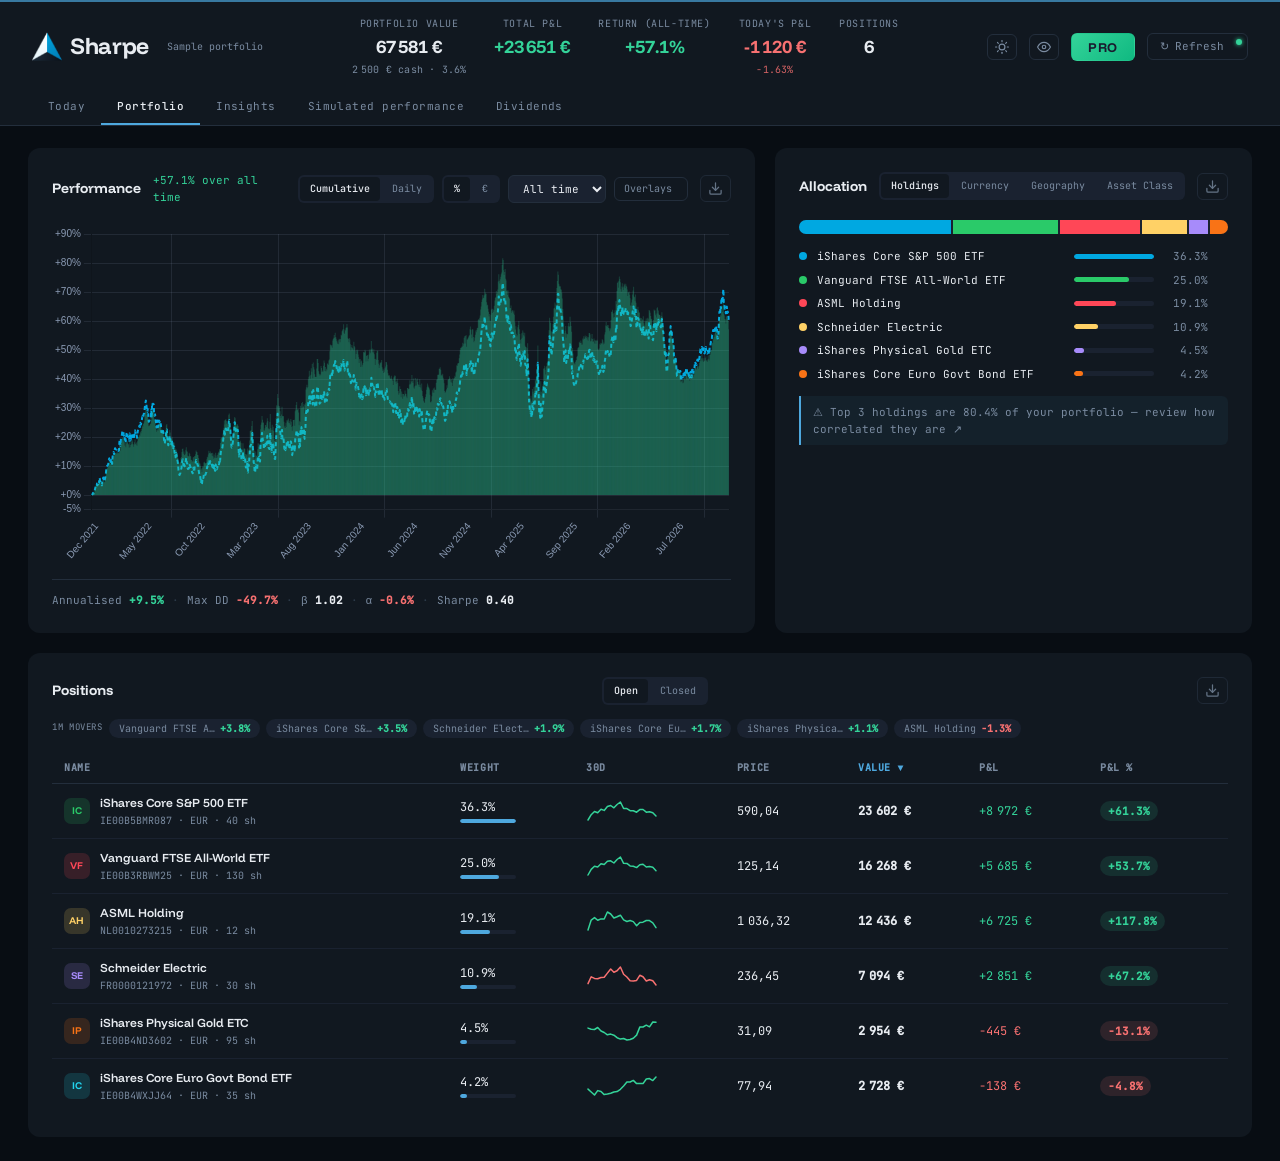
==== commit 442e1bd2: "Make demo markets realistic and feature verified five-star review" ====
--- a/demo/index.html
+++ b/demo/index.html
@@ -4,7 +4,7 @@
 <meta name="robots" content="noindex,follow">
 <meta name="viewport" content="width=device-width,initial-scale=1">
 <meta http-equiv="Content-Security-Policy" content="default-src 'self'; script-src 'self'; style-src 'self' 'unsafe-inline'; img-src 'self' data:; font-src 'self'; connect-src 'none'; worker-src 'self'; base-uri 'none'; form-action 'none'">
-<script src="sample-data.js"></script>
+<script src="sample-data.js?v=market-2"></script>
   <meta charset="UTF-8">
   <title>Sharpe — Dashboard</title>
   <script src="extension/chart.min.js"></script>
